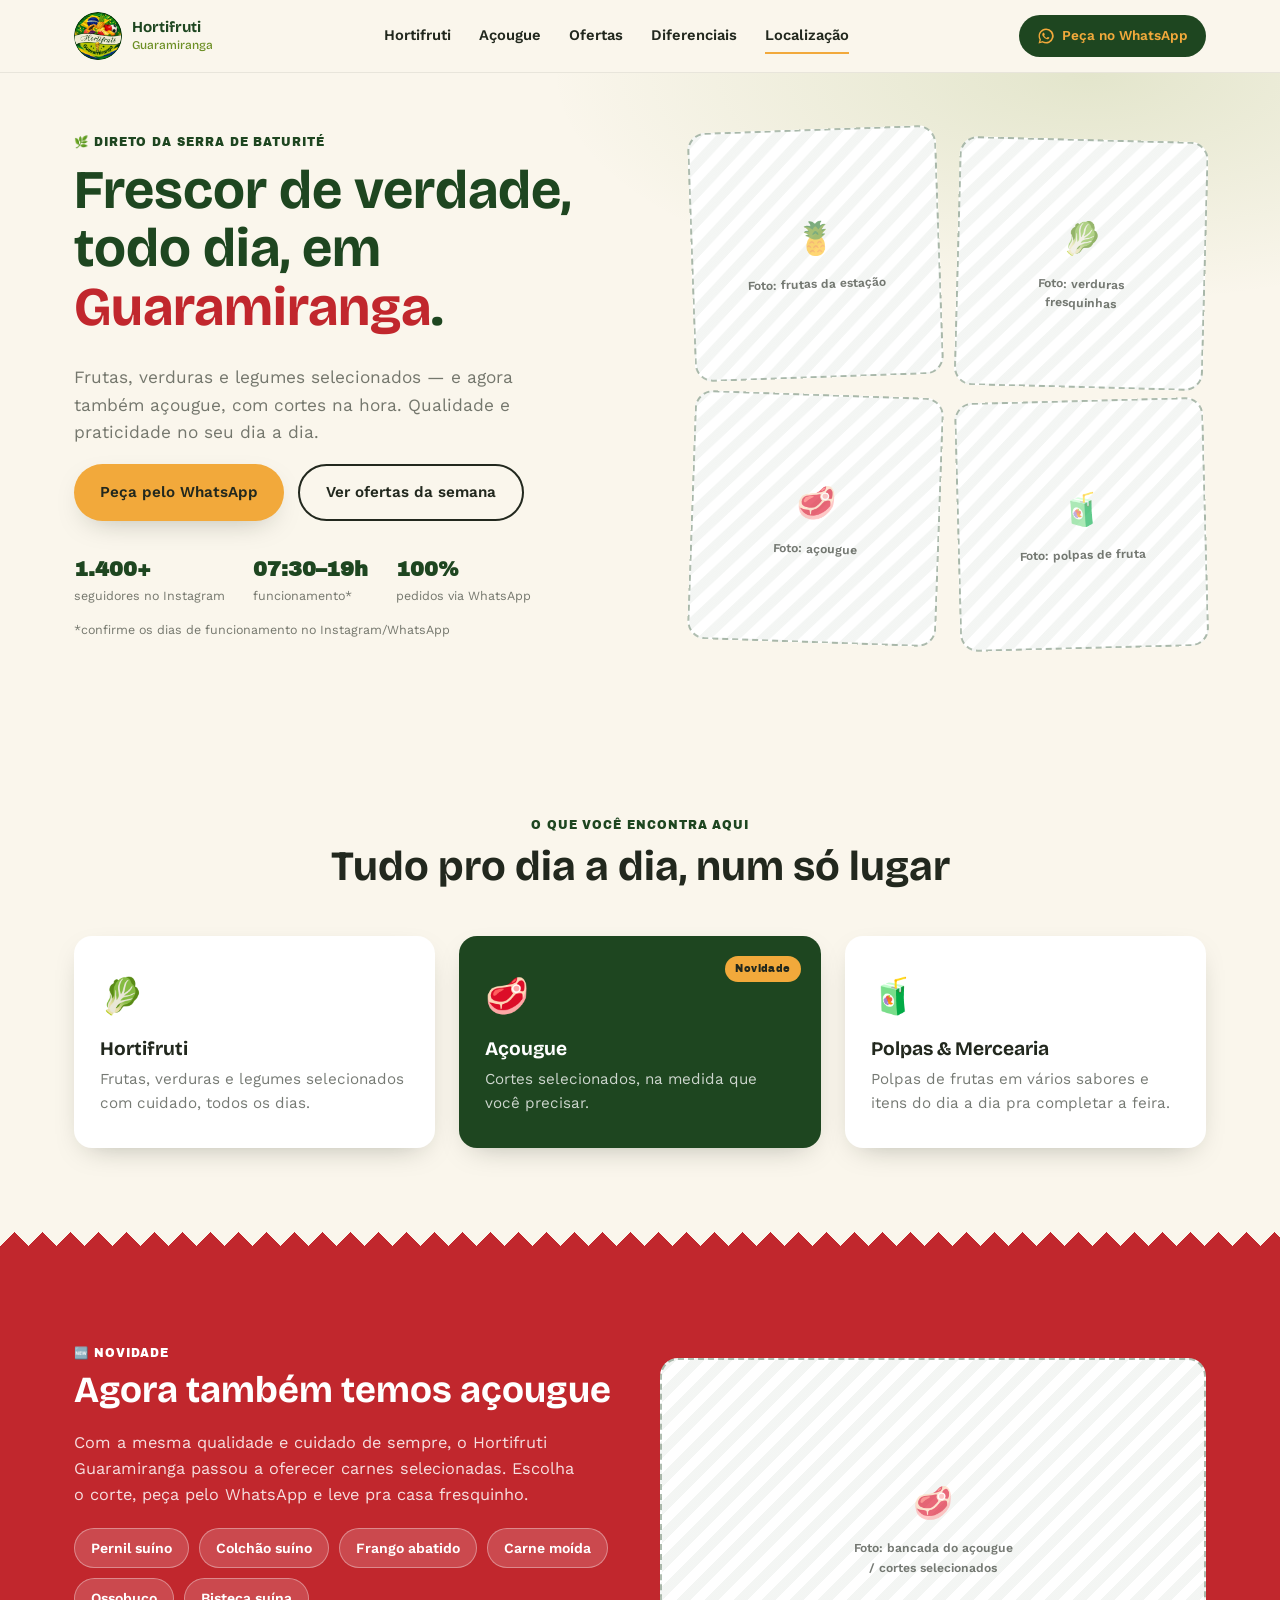
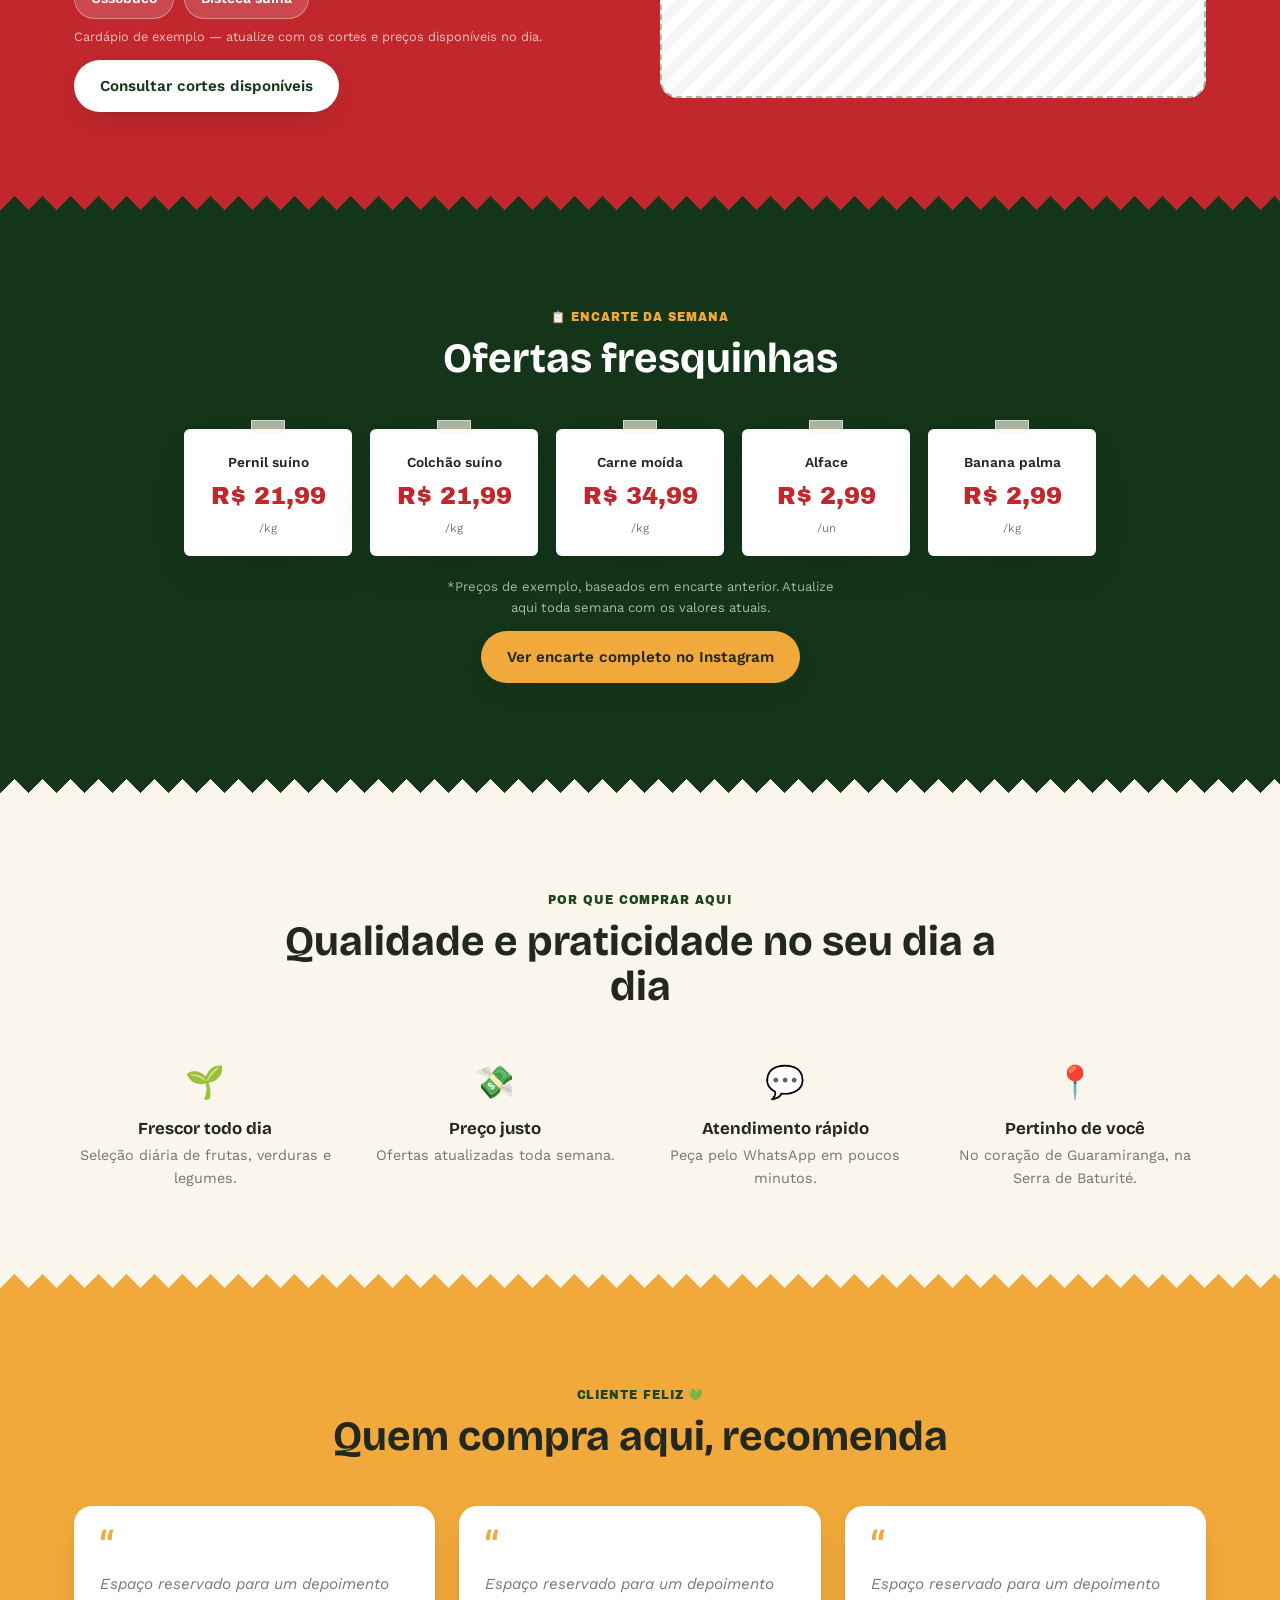
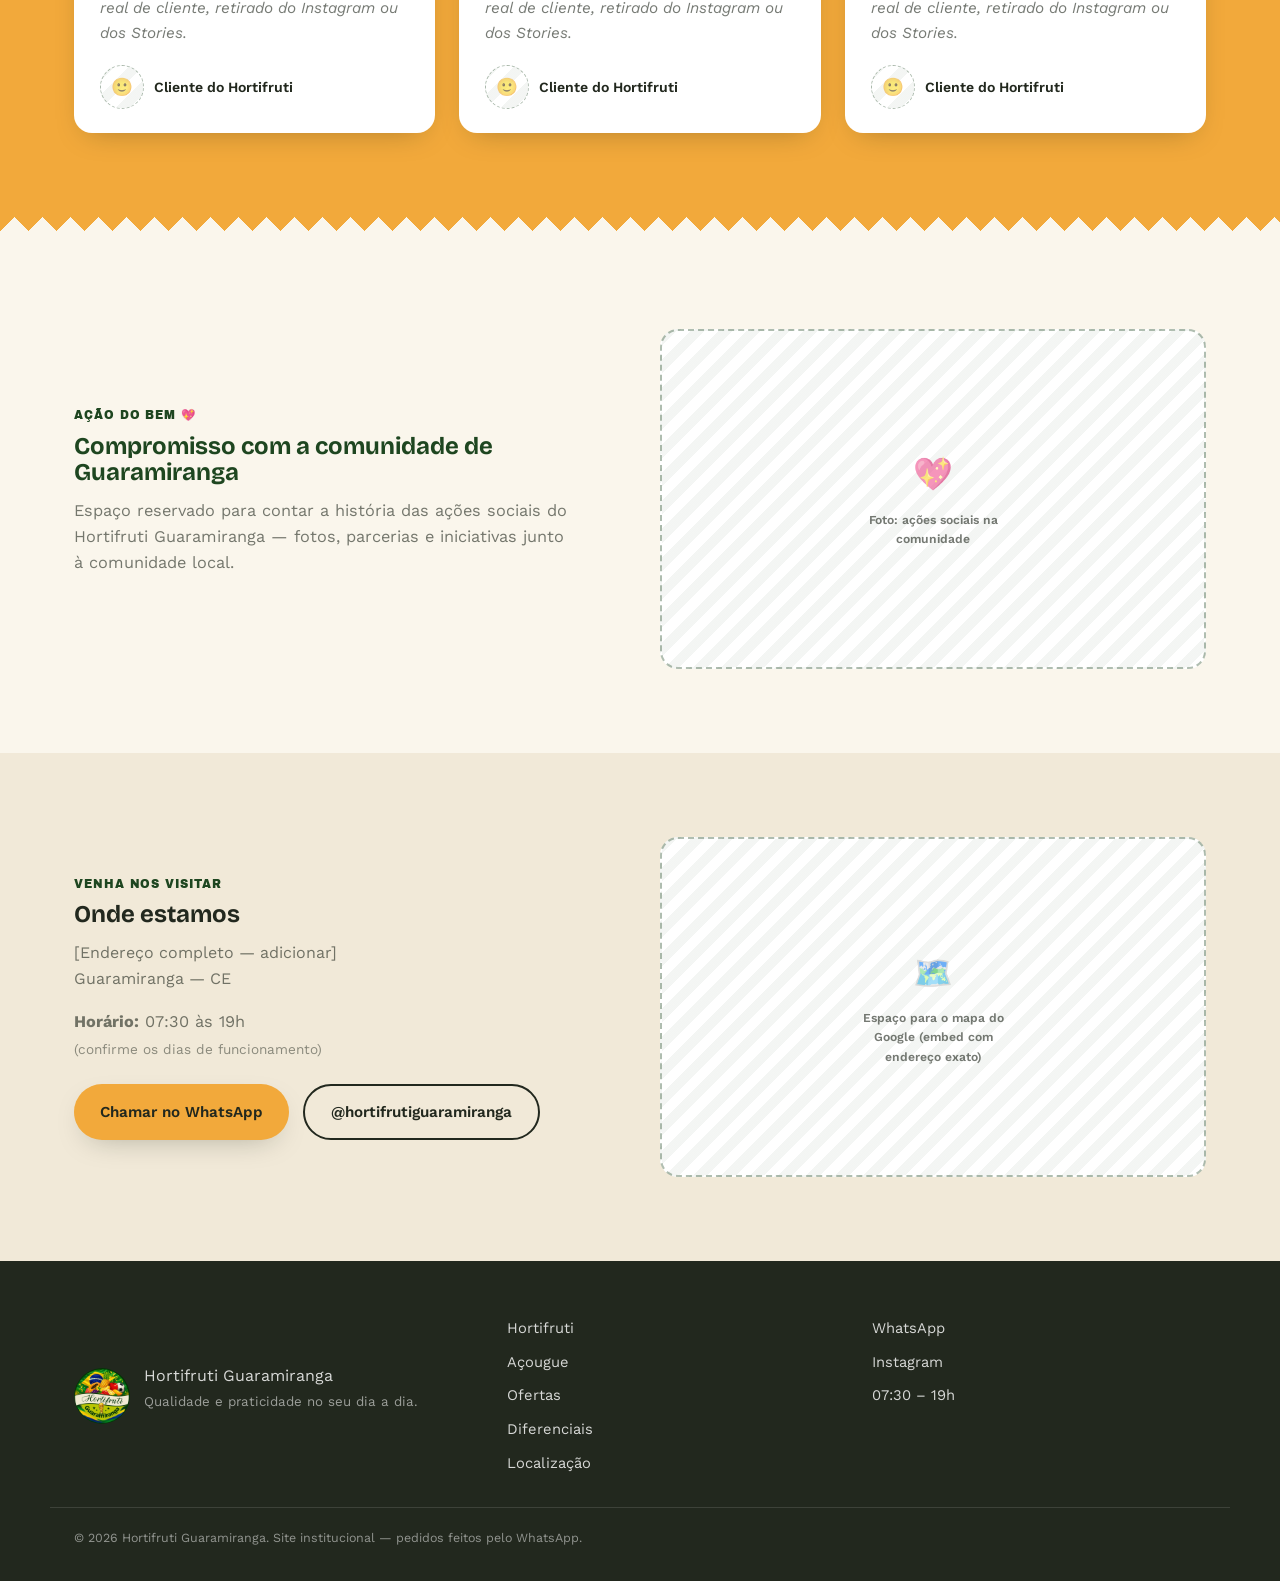
==== index.html @ 38eca43a "Add files via upload" ====
<!DOCTYPE html>
<html lang="pt-BR">
<head>
<meta charset="UTF-8">
<meta name="viewport" content="width=device-width, initial-scale=1.0">
<title>Hortifruti Guaramiranga — Frescor da serra, direto pra sua mesa</title>
<meta name="description" content="Hortifruti Guaramiranga: frutas, verduras, legumes e agora também açougue com cortes selecionados. Qualidade e praticidade no seu dia a dia, pedidos pelo WhatsApp.">
<meta name="theme-color" content="#1E4620">

<!-- Open Graph -->
<meta property="og:type" content="website">
<meta property="og:title" content="Hortifruti Guaramiranga">
<meta property="og:description" content="Frutas, verduras, legumes e açougue com cortes selecionados em Guaramiranga-CE. Peça pelo WhatsApp.">
<meta property="og:image" content="assets/img/logo-320.png">
<meta property="og:locale" content="pt_BR">

<link rel="icon" type="image/png" href="assets/img/logo-64.png">
<link rel="apple-touch-icon" href="assets/img/logo-160.png">

<!-- Fontes -->
<link rel="preconnect" href="https://fonts.googleapis.com">
<link rel="preconnect" href="https://fonts.gstatic.com" crossorigin>
<link href="https://fonts.googleapis.com/css2?family=Archivo+Black&family=Bricolage+Grotesque:opsz,wght@12..96,400..800&family=Work+Sans:ital,wght@0,400;0,500;0,600;0,700;1,500&display=swap" rel="stylesheet">

<link rel="stylesheet" href="assets/css/style.css">

<!-- Dados estruturados (SEO local) — CONFIRME endereço exato, telefone e dias de funcionamento antes de publicar -->
<script type="application/ld+json">
{
  "@context": "https://schema.org",
  "@type": "GroceryStore",
  "name": "Hortifruti Guaramiranga",
  "image": "assets/img/logo-320.png",
  "address": {
    "@type": "PostalAddress",
    "addressLocality": "Guaramiranga",
    "addressRegion": "CE",
    "addressCountry": "BR"
  },
  "openingHoursSpecification": {
    "@type": "OpeningHoursSpecification",
    "opens": "07:30",
    "closes": "19:00"
  },
  "sameAs": ["https://www.instagram.com/hortifrutiguaramiranga"]
}
</script>
</head>
<body>

<a class="skip-link" href="#conteudo">Pular para o conteúdo</a>

<!-- ================= HEADER ================= -->
<header class="header" id="topo">
  <div class="wrap header__row">
    <a href="#topo" class="brand">
      <img src="assets/img/logo-160.png" alt="Hortifruti Guaramiranga" class="brand__logo" width="48" height="48">
      <span class="brand__name">Hortifruti<br><small>Guaramiranga</small></span>
    </a>

    <nav class="nav" id="nav" aria-label="Navegação principal">
      <a href="#categorias">Hortifruti</a>
      <a href="#acougue">Açougue</a>
      <a href="#ofertas">Ofertas</a>
      <a href="#diferenciais">Diferenciais</a>
      <a href="#localizacao">Localização</a>
    </nav>

    <div class="header__actions">
      <a class="btn btn--wa btn--sm" href="https://wa.me/message/4MNKUYFCIBTYP1" target="_blank" rel="noopener noreferrer">
        <svg class="ico" viewBox="0 0 24 24" aria-hidden="true"><path d="M12 2a10 10 0 0 0-8.6 15L2 22l5.2-1.4A10 10 0 1 0 12 2Zm0 18a8 8 0 0 1-4.1-1.1l-.3-.2-3.1.8.8-3-.2-.3A8 8 0 1 1 12 20Zm4.4-5.9c-.2-.1-1.4-.7-1.7-.8-.2-.1-.4-.1-.6.1-.2.2-.7.8-.8 1-.1.1-.3.2-.5.1-.2-.1-1-.4-1.9-1.2-.7-.6-1.2-1.4-1.3-1.6-.1-.2 0-.4.1-.5l.4-.4.2-.4c.1-.1.1-.3 0-.4-.1-.1-.6-1.4-.8-1.9-.2-.5-.4-.4-.6-.4h-.5c-.2 0-.4.1-.6.3-.2.2-.8.8-.8 1.9s.8 2.2.9 2.4c.1.2 1.6 2.5 4 3.5.6.2 1 .4 1.3.5.6.2 1.1.1 1.5-.1.5-.2 1.4-.6 1.6-1.1.2-.5.2-1 .1-1.1-.1-.1-.2-.2-.4-.3Z"/></svg>
        Peça no WhatsApp
      </a>
      <button class="nav-toggle" id="navToggle" aria-expanded="false" aria-controls="nav" aria-label="Abrir menu">
        <span></span><span></span><span></span>
      </button>
    </div>
  </div>
</header>

<main id="conteudo">

  <!-- ================= HERO ================= -->
  <section class="hero">
    <div class="wrap hero__grid">
      <div class="hero__copy" data-reveal>
        <p class="eyebrow">🌿 Direto da Serra de Baturité</p>
        <h1>Frescor de verdade,<br>todo dia, em <span>Guaramiranga</span>.</h1>
        <p class="hero__lead">Frutas, verduras e legumes selecionados — e agora também açougue, com cortes na hora. Qualidade e praticidade no seu dia a dia.</p>
        <div class="hero__cta">
          <a class="btn btn--primary" href="https://wa.me/message/4MNKUYFCIBTYP1" target="_blank" rel="noopener noreferrer">Peça pelo WhatsApp</a>
          <a class="btn btn--ghost" href="#ofertas">Ver ofertas da semana</a>
        </div>
        <ul class="hero__stats">
          <li><strong data-count="1400">0</strong><span>seguidores no Instagram</span></li>
          <li><strong>07:30–19h</strong><span>funcionamento*</span></li>
          <li><strong>100%</strong><span>pedidos via WhatsApp</span></li>
        </ul>
        <p class="hero__note">*confirme os dias de funcionamento no Instagram/WhatsApp</p>
      </div>

      <div class="hero__crate" data-reveal>
        <div class="crate-tile crate-tile--a ph">
          <span class="ph__icon">🍍</span>
          <span class="ph__label">Foto: frutas da estação</span>
        </div>
        <div class="crate-tile crate-tile--b ph">
          <span class="ph__icon">🥬</span>
          <span class="ph__label">Foto: verduras fresquinhas</span>
        </div>
        <div class="crate-tile crate-tile--c ph">
          <span class="ph__icon">🥩</span>
          <span class="ph__label">Foto: açougue</span>
        </div>
        <div class="crate-tile crate-tile--d ph">
          <span class="ph__icon">🧃</span>
          <span class="ph__label">Foto: polpas de fruta</span>
        </div>
      </div>
    </div>
  </section>

  <!-- ================= CATEGORIAS ================= -->
  <section class="section" id="categorias">
    <div class="wrap">
      <p class="eyebrow eyebrow--center" data-reveal>O que você encontra aqui</p>
      <h2 class="section__title" data-reveal>Tudo pro dia a dia, num só lugar</h2>

      <div class="cards3">
        <article class="cat-card" data-reveal>
          <span class="cat-card__icon">🥬</span>
          <h3>Hortifruti</h3>
          <p>Frutas, verduras e legumes selecionados com cuidado, todos os dias.</p>
        </article>

        <article class="cat-card cat-card--highlight" data-reveal>
          <span class="cat-card__badge">Novidade</span>
          <span class="cat-card__icon">🥩</span>
          <h3>Açougue</h3>
          <p>Cortes selecionados, na medida que você precisar.</p>
        </article>

        <article class="cat-card" data-reveal>
          <span class="cat-card__icon">🧃</span>
          <h3>Polpas &amp; Mercearia</h3>
          <p>Polpas de frutas em vários sabores e itens do dia a dia pra completar a feira.</p>
        </article>
      </div>
    </div>
  </section>

  <div class="torn" style="--torn-a:var(--creme); --torn-b:var(--pitaya);" aria-hidden="true"></div>

  <!-- ================= AÇOUGUE ================= -->
  <section class="band band--acougue" id="acougue">
    <div class="wrap band__grid">
      <div data-reveal>
        <p class="eyebrow eyebrow--light">🆕 Novidade</p>
        <h2>Agora também temos açougue</h2>
        <p class="band__lead">Com a mesma qualidade e cuidado de sempre, o Hortifruti Guaramiranga passou a oferecer carnes selecionadas. Escolha o corte, peça pelo WhatsApp e leve pra casa fresquinho.</p>

        <ul class="chips" aria-label="Exemplos de cortes disponíveis">
          <li>Pernil suíno</li>
          <li>Colchão suíno</li>
          <li>Frango abatido</li>
          <li>Carne moída</li>
          <li>Ossobuco</li>
          <li>Bisteca suína</li>
        </ul>
        <p class="band__note">Cardápio de exemplo — atualize com os cortes e preços disponíveis no dia.</p>

        <a class="btn btn--light" href="https://wa.me/message/4MNKUYFCIBTYP1" target="_blank" rel="noopener noreferrer">Consultar cortes disponíveis</a>
      </div>

      <div class="ph ph--tall" data-reveal>
        <span class="ph__icon">🥩</span>
        <span class="ph__label">Foto: bancada do açougue / cortes selecionados</span>
      </div>
    </div>
  </section>

  <div class="torn" style="--torn-a:var(--pitaya); --torn-b:var(--mata-2);" aria-hidden="true"></div>

  <!-- ================= OFERTAS ================= -->
  <section class="section section--board" id="ofertas">
    <div class="wrap">
      <p class="eyebrow eyebrow--center eyebrow--light" data-reveal>📋 Encarte da semana</p>
      <h2 class="section__title section__title--light" data-reveal>Ofertas fresquinhas</h2>

      <div class="tags-board">
        <div class="price-tag price-tag--r1" data-reveal>
          <span class="price-tag__name">Pernil suíno</span>
          <span class="price-tag__price">R$ 21,99</span>
          <span class="price-tag__unit">/kg</span>
        </div>
        <div class="price-tag price-tag--r2" data-reveal>
          <span class="price-tag__name">Colchão suíno</span>
          <span class="price-tag__price">R$ 21,99</span>
          <span class="price-tag__unit">/kg</span>
        </div>
        <div class="price-tag price-tag--r3" data-reveal>
          <span class="price-tag__name">Carne moída</span>
          <span class="price-tag__price">R$ 34,99</span>
          <span class="price-tag__unit">/kg</span>
        </div>
        <div class="price-tag price-tag--r1" data-reveal>
          <span class="price-tag__name">Alface</span>
          <span class="price-tag__price">R$ 2,99</span>
          <span class="price-tag__unit">/un</span>
        </div>
        <div class="price-tag price-tag--r2" data-reveal>
          <span class="price-tag__name">Banana palma</span>
          <span class="price-tag__price">R$ 2,99</span>
          <span class="price-tag__unit">/kg</span>
        </div>
      </div>

      <p class="board__note" data-reveal>*Preços de exemplo, baseados em encarte anterior. Atualize aqui toda semana com os valores atuais.</p>
      <div class="center" data-reveal>
        <a class="btn btn--primary" href="https://www.instagram.com/hortifrutiguaramiranga" target="_blank" rel="noopener noreferrer">Ver encarte completo no Instagram</a>
      </div>
    </div>
  </section>

  <div class="torn" style="--torn-a:var(--mata-2); --torn-b:var(--creme);" aria-hidden="true"></div>

  <!-- ================= DIFERENCIAIS ================= -->
  <section class="section" id="diferenciais">
    <div class="wrap">
      <p class="eyebrow eyebrow--center" data-reveal>Por que comprar aqui</p>
      <h2 class="section__title" data-reveal>Qualidade e praticidade no seu dia a dia</h2>

      <div class="cards4">
        <div class="feat" data-reveal>
          <span class="feat__icon">🌱</span>
          <h3>Frescor todo dia</h3>
          <p>Seleção diária de frutas, verduras e legumes.</p>
        </div>
        <div class="feat" data-reveal>
          <span class="feat__icon">💸</span>
          <h3>Preço justo</h3>
          <p>Ofertas atualizadas toda semana.</p>
        </div>
        <div class="feat" data-reveal>
          <span class="feat__icon">💬</span>
          <h3>Atendimento rápido</h3>
          <p>Peça pelo WhatsApp em poucos minutos.</p>
        </div>
        <div class="feat" data-reveal>
          <span class="feat__icon">📍</span>
          <h3>Pertinho de você</h3>
          <p>No coração de Guaramiranga, na Serra de Baturité.</p>
        </div>
      </div>
    </div>
  </section>

  <div class="torn" style="--torn-a:var(--creme); --torn-b:var(--manga);" aria-hidden="true"></div>

  <!-- ================= DEPOIMENTOS ================= -->
  <section class="section section--depoimentos" id="depoimentos">
    <div class="wrap">
      <p class="eyebrow eyebrow--center" data-reveal>Cliente feliz 💚</p>
      <h2 class="section__title" data-reveal>Quem compra aqui, recomenda</h2>

      <div class="cards3">
        <figure class="testi" data-reveal>
          <span class="testi__quote" aria-hidden="true">“</span>
          <blockquote>Espaço reservado para um depoimento real de cliente, retirado do Instagram ou dos Stories.</blockquote>
          <figcaption>
            <span class="testi__avatar ph ph--round" aria-hidden="true"><span class="ph__icon">🙂</span></span>
            <span>Cliente do Hortifruti</span>
          </figcaption>
        </figure>
        <figure class="testi" data-reveal>
          <span class="testi__quote" aria-hidden="true">“</span>
          <blockquote>Espaço reservado para um depoimento real de cliente, retirado do Instagram ou dos Stories.</blockquote>
          <figcaption>
            <span class="testi__avatar ph ph--round" aria-hidden="true"><span class="ph__icon">🙂</span></span>
            <span>Cliente do Hortifruti</span>
          </figcaption>
        </figure>
        <figure class="testi" data-reveal>
          <span class="testi__quote" aria-hidden="true">“</span>
          <blockquote>Espaço reservado para um depoimento real de cliente, retirado do Instagram ou dos Stories.</blockquote>
          <figcaption>
            <span class="testi__avatar ph ph--round" aria-hidden="true"><span class="ph__icon">🙂</span></span>
            <span>Cliente do Hortifruti</span>
          </figcaption>
        </figure>
      </div>
    </div>
  </section>

  <div class="torn" style="--torn-a:var(--manga); --torn-b:var(--creme);" aria-hidden="true"></div>

  <!-- ================= AÇÃO DO BEM ================= -->
  <section class="section" id="acao-do-bem">
    <div class="wrap band__grid band__grid--reverse">
      <div class="ph ph--tall" data-reveal>
        <span class="ph__icon">💖</span>
        <span class="ph__label">Foto: ações sociais na comunidade</span>
      </div>
      <div data-reveal>
        <p class="eyebrow">Ação do Bem 💖</p>
        <h2>Compromisso com a comunidade de Guaramiranga</h2>
        <p class="band__lead">Espaço reservado para contar a história das ações sociais do Hortifruti Guaramiranga — fotos, parcerias e iniciativas junto à comunidade local.</p>
      </div>
    </div>
  </section>

  <!-- ================= LOCALIZAÇÃO ================= -->
  <section class="section section--muted" id="localizacao">
    <div class="wrap band__grid">
      <div data-reveal>
        <p class="eyebrow">Venha nos visitar</p>
        <h2>Onde estamos</h2>
        <address class="addr">
          [Endereço completo — adicionar]<br>
          Guaramiranga — CE
        </address>
        <p class="band__lead"><strong>Horário:</strong> 07:30 às 19h<br>
        <small>(confirme os dias de funcionamento)</small></p>

        <div class="loc-actions">
          <a class="btn btn--primary" href="https://wa.me/message/4MNKUYFCIBTYP1" target="_blank" rel="noopener noreferrer">Chamar no WhatsApp</a>
          <a class="btn btn--ghost" href="https://www.instagram.com/hortifrutiguaramiranga" target="_blank" rel="noopener noreferrer">@hortifrutiguaramiranga</a>
        </div>
      </div>

      <div class="ph ph--tall" data-reveal>
        <span class="ph__icon">🗺️</span>
        <span class="ph__label">Espaço para o mapa do Google (embed com endereço exato)</span>
      </div>
    </div>
  </section>

</main>

<!-- ================= FOOTER ================= -->
<footer class="footer">
  <div class="wrap footer__grid">
    <div class="footer__brand">
      <img src="assets/img/logo-160.png" alt="Hortifruti Guaramiranga" width="56" height="56">
      <p>Hortifruti Guaramiranga<br><small>Qualidade e praticidade no seu dia a dia.</small></p>
    </div>

    <nav class="footer__nav" aria-label="Navegação do rodapé">
      <a href="#categorias">Hortifruti</a>
      <a href="#acougue">Açougue</a>
      <a href="#ofertas">Ofertas</a>
      <a href="#diferenciais">Diferenciais</a>
      <a href="#localizacao">Localização</a>
    </nav>

    <div class="footer__contact">
      <a href="https://wa.me/message/4MNKUYFCIBTYP1" target="_blank" rel="noopener noreferrer">WhatsApp</a>
      <a href="https://www.instagram.com/hortifrutiguaramiranga" target="_blank" rel="noopener noreferrer">Instagram</a>
      <span>07:30 – 19h</span>
    </div>
  </div>
  <div class="wrap footer__bottom">
    <p>© 2026 Hortifruti Guaramiranga. Site institucional — pedidos feitos pelo WhatsApp.</p>
  </div>
</footer>

<script src="assets/js/script.js" defer></script>
</body>
</html>
---- assets/css/style.css ----
/* =========================================================
   HORTIFRUTI GUARAMIRANGA — design tokens
   ========================================================= */
:root{
  /* cor */
  --mata:      #1E4620;   /* verde-mata — primária */
  --mata-2:    #14351A;   /* verde-mata escuro (bandas de contraste) */
  --folha:     #6B8E23;   /* verde-folha — secundária / frescor */
  --manga:     #F2A93B;   /* laranja-manga — CTA / destaque */
  --manga-2:   #D98A1F;   /* laranja-manga escuro (hover) */
  --pitaya:    #C1272D;   /* vermelho-morango — açougue / urgência */
  --creme:     #FAF6EC;   /* creme-feira — fundo */
  --creme-2:   #F1E9D8;   /* creme mais escuro (fundos alternados) */
  --carvao:    #22281E;   /* texto principal */
  --carvao-60: rgba(34,40,30,.62);
  --papel:     #FFFFFF;

  /* tipografia */
  --f-display: "Bricolage Grotesque", system-ui, sans-serif;
  --f-mono:    "Archivo Black", system-ui, sans-serif;
  --f-body:    "Work Sans", system-ui, sans-serif;

  --radius: 18px;
  --shadow-1: 0 10px 30px -14px rgba(20,30,15,.35);
  --shadow-2: 0 18px 46px -18px rgba(20,30,15,.45);

  --ease: cubic-bezier(.2,.7,.2,1);
}

/* =========================================================
   RESET
   ========================================================= */
*, *::before, *::after{ box-sizing: border-box; }
html{ scroll-behavior: smooth; scroll-padding-top: var(--header-h, 84px); }
body{
  margin:0;
  background: var(--creme);
  color: var(--carvao);
  font-family: var(--f-body);
  font-size: 16px;
  line-height: 1.6;
  -webkit-font-smoothing: antialiased;
  overflow-x: hidden; /* rede de segurança contra estouro horizontal */
}
img{ max-width:100%; display:block; }
a{ color: inherit; text-decoration: none; }
ul{ list-style:none; margin:0; padding:0; }
h1,h2,h3{ font-family: var(--f-display); line-height: 1.08; margin: 0 0 .5em; font-weight: 700; }
p{ margin: 0 0 1em; }
button{ font: inherit; background:none; border:0; cursor:pointer; }
address{ font-style: normal; }
blockquote{ margin:0; }

.wrap{ max-width: 1180px; margin-inline:auto; padding-inline: 24px; }

:focus-visible{
  outline: 3px solid var(--manga);
  outline-offset: 3px;
  border-radius: 4px;
}

@media (prefers-reduced-motion: reduce){
  *{ animation-duration: .001ms !important; animation-iteration-count: 1 !important; transition-duration: .001ms !important; scroll-behavior: auto !important; }
}

.skip-link{
  position:absolute; left:-999px; top:auto;
  background: var(--mata); color:#fff; padding: 12px 18px; border-radius: 0 0 10px 0;
  z-index: 200;
}
.skip-link:focus{ left:0; top:0; }

/* =========================================================
   TIPOGRAFIA UTIL
   ========================================================= */
.eyebrow{
  font-family: var(--f-mono);
  font-size: .72rem;
  letter-spacing: .08em;
  text-transform: uppercase;
  color: var(--mata);
  margin: 0 0 .8em;
}
.eyebrow--light{ color: var(--manga); }
.band--acougue .eyebrow{ color: #fff; }
.eyebrow--center{ text-align:center; }

.section__title{
  font-size: clamp(1.7rem, 1.2rem + 2vw, 2.6rem);
  text-align:center;
  max-width: 720px;
  margin-inline:auto;
  margin-bottom: 48px;
}
.section__title--light{ color:#fff; }

.center{ text-align:center; }

/* =========================================================
   BOTÕES
   ========================================================= */
.btn{
  display:inline-flex; align-items:center; gap:.5em;
  font-family: var(--f-body); font-weight:600; font-size: .95rem;
  padding: 14px 26px; border-radius: 999px;
  transition: transform .2s var(--ease), box-shadow .2s var(--ease), background .2s var(--ease);
  white-space: nowrap;
}
.btn .ico{ width:18px; height:18px; fill:currentColor; }
.btn--primary{ background: var(--manga); color: var(--carvao); box-shadow: var(--shadow-1); }
.btn--primary:hover{ background: var(--manga-2); transform: translateY(-2px); box-shadow: var(--shadow-2); }
.btn--ghost{ border: 2px solid currentColor; }
.btn--ghost:hover{ background: rgba(0,0,0,.05); }
.btn--light{ background:#fff; color: var(--mata-2); box-shadow: var(--shadow-1); }
.btn--light:hover{ transform: translateY(-2px); box-shadow: var(--shadow-2); }
.btn--sm{ padding: 10px 18px; font-size: .85rem; }
/* botão de WhatsApp do cabeçalho: verde + texto/ícone em laranja-manga (o "amarelo" já usado no site) */
.btn--wa{ background: var(--mata); color: var(--manga); }
.btn--wa:hover{ background: var(--mata-2); transform: translateY(-2px); box-shadow: var(--shadow-2); }

/* =========================================================
   HEADER
   ========================================================= */
.header{
  position: sticky; top:0; z-index: 100;
  background: rgba(250,246,236,.88);
  backdrop-filter: blur(10px);
  border-bottom: 1px solid rgba(34,40,30,.08);
}
.header__row{
  display:flex; align-items:center; justify-content:space-between;
  padding-block: 12px;
  gap: 16px;
}
.brand{ display:flex; align-items:center; gap:10px; flex-shrink:0; }
.brand__logo{ border-radius:50%; }
.brand__name{ font-family: var(--f-display); font-weight:700; font-size: .95rem; line-height:1.15; color: var(--mata); }
.brand__name small{ font-weight:500; font-size:.78em; color: var(--folha); }

.nav{ display:none; gap: 28px; font-weight:600; font-size:.92rem; }
.nav a{ position:relative; padding-block:4px; }
.nav a::after{
  content:""; position:absolute; left:0; right:0; bottom:-2px; height:2px;
  background: var(--manga); transform: scaleX(0); transform-origin:left; transition: transform .25s var(--ease);
}
.nav a:hover::after, .nav a.is-active::after{ transform: scaleX(1); }

.header__actions{ display:flex; align-items:center; gap:14px; }

.nav-toggle{ display:flex; flex-direction:column; gap:5px; padding:6px; }
.nav-toggle span{ width:22px; height:2px; background: var(--carvao); border-radius:2px; transition: transform .25s var(--ease), opacity .25s var(--ease); }
.nav-toggle[aria-expanded="true"] span:nth-child(1){ transform: translateY(7px) rotate(45deg); }
.nav-toggle[aria-expanded="true"] span:nth-child(2){ opacity:0; }
.nav-toggle[aria-expanded="true"] span:nth-child(3){ transform: translateY(-7px) rotate(-45deg); }

@media (min-width: 900px){
  .nav{ display:flex; }
  .nav-toggle{ display:none; }
}
@media (max-width: 899px){
  .nav{
    display:flex;
    position:absolute; top:100%; left:0; right:0;
    background: var(--creme);
    flex-direction:column; gap:0;
    border-bottom: 1px solid rgba(34,40,30,.08);
    max-height:0; overflow:hidden;
    transition: max-height .3s var(--ease);
  }
  .nav.is-open{ max-height: 320px; }
  .nav a{ padding: 14px 24px; border-top: 1px solid rgba(34,40,30,.06); }
}

/* telas bem estreitas: aperta o cabeçalho pra tudo caber numa linha só */
@media (max-width: 420px){
  .header__row{ gap: 8px; }
  .header__actions{ gap: 8px; }
  .brand{ gap: 8px; }
  .brand__logo{ width: 38px; height: 38px; }
  .brand__name{ font-size: .82rem; }
  .btn--sm{ padding: 9px 14px; font-size: .78rem; }
}

/* =========================================================
   HERO
   ========================================================= */
.hero{
  padding-block: 56px 88px;
  background:
    radial-gradient(60% 50% at 85% 0%, rgba(107,142,35,.16), transparent 70%),
    var(--creme);
  position:relative;
}
.hero__grid{
  display:grid; gap: 48px;
  align-items:center;
}
@media (min-width: 960px){
  .hero__grid{ grid-template-columns: 1.05fr .95fr; }
}

.hero h1{
  font-size: clamp(2.1rem, 1.5rem + 3.2vw, 3.4rem);
  color: var(--mata);
}
.hero h1 span{ color: var(--pitaya); }
.hero__lead{ font-size: 1.08rem; max-width: 46ch; color: var(--carvao-60); }
.hero__cta{ display:flex; flex-wrap:wrap; gap: 14px; margin-block: 8px 32px; }

.hero__stats{ display:flex; flex-wrap:wrap; gap: 28px; }
.hero__stats li{ display:flex; flex-direction:column; }
.hero__stats strong{ font-family: var(--f-mono); font-size: 1.3rem; color: var(--mata); }
.hero__stats span{ font-size:.78rem; color: var(--carvao-60); }
.hero__note{ font-size:.78rem; color: var(--carvao-60); margin-top: 14px; margin-bottom:0; }

.hero__crate{
  display:grid; grid-template-columns: 1fr 1fr; gap: 16px;
}
.crate-tile{ aspect-ratio: 1/1; border-radius: var(--radius); }
.crate-tile--a{ transform: rotate(-2deg); }
.crate-tile--b{ transform: rotate(1.5deg) translateY(10px); }
.crate-tile--c{ transform: rotate(2deg); background-color: #f4e3df; border-color: var(--pitaya); }
.crate-tile--c .ph__icon{ filter: none; }
.crate-tile--d{ transform: rotate(-1.5deg) translateY(6px); }

/* =========================================================
   PLACEHOLDERS DE MÍDIA
   ========================================================= */
.ph{
  border: 2px dashed rgba(30,70,32,.35);
  border-radius: var(--radius);
  background: repeating-linear-gradient(135deg, rgba(30,70,32,.05) 0 10px, transparent 10px 20px), var(--papel);
  display:flex; flex-direction:column; align-items:center; justify-content:center; gap:10px;
  text-align:center; padding: 20px;
  color: var(--carvao-60);
}
.ph__icon{ font-size: 2rem; }
.ph__label{ font-size:.76rem; font-weight:600; max-width: 20ch; }
.ph--tall{ min-height: 340px; }
.ph--round{ border-radius:50%; width:44px; height:44px; padding:0; border-width:1px; flex-shrink:0; }
.ph--round .ph__icon{ font-size: 1.1rem; }

/* =========================================================
   BORDA RASGADA — elemento assinatura
   Dente (cor A, seção de cima) sobre base sólida (cor B, seção de baixo).
   Autossuficiente: não depende de margens negativas nem de ordem de pintura.
   ========================================================= */
.torn{
  height: 28px; width:100%;
  background-color: var(--torn-b);
  background-image:
    linear-gradient(135deg, var(--torn-a) 25%, transparent 25%),
    linear-gradient(225deg, var(--torn-a) 25%, transparent 25%);
  background-size: 28px 28px;
  background-position: 0 0;
  background-repeat: repeat-x;
}

/* =========================================================
   SECTIONS GERAIS
   ========================================================= */
.section{ padding-block: 84px; }
.section--muted{ background: var(--creme-2); }
.section--board{ background: var(--mata-2); position:relative; padding-block: 84px 96px; }
.section--depoimentos{ background: var(--manga); }

/* =========================================================
   CATEGORIAS
   ========================================================= */
.cards3{ display:grid; gap: 24px; }
@media (min-width: 760px){ .cards3{ grid-template-columns: repeat(3,1fr); } }

.cat-card{
  background: var(--papel); border-radius: var(--radius);
  padding: 32px 26px; box-shadow: var(--shadow-1);
  position:relative; transition: transform .25s var(--ease), box-shadow .25s var(--ease);
}
.cat-card:hover{ transform: translateY(-6px); box-shadow: var(--shadow-2); }
.cat-card__icon{ font-size: 2.2rem; display:block; margin-bottom: 14px; }
.cat-card__badge{
  position:absolute; top:20px; right:20px;
  background: var(--manga); color: var(--carvao);
  font-family: var(--f-mono); font-size: .62rem; letter-spacing:.04em;
  padding: 5px 10px; border-radius: 999px;
}
.cat-card h3{ font-size: 1.2rem; margin-bottom:.4em; }
.cat-card p{ margin:0; color: var(--carvao-60); font-size: .95rem; }

/* declarado por último para vencer a cascata sobre ".cat-card p" (mesma especificidade) */
.cat-card--highlight{ background: var(--mata); color:#fff; }
.cat-card--highlight p{ color: rgba(255,255,255,.78); }

/* =========================================================
   BAND (açougue / ação do bem)
   ========================================================= */
.band{ padding-block: 84px; }
.band--acougue{ background: var(--pitaya); color:#fff; }
.band--acougue h2{ font-size: clamp(1.7rem,1.3rem + 1.6vw,2.3rem); }
.band__lead{ color: rgba(255,255,255,.85); max-width: 50ch; font-size: 1.02rem; }
.band__note{ font-size: .8rem; color: rgba(255,255,255,.7); }

.band__grid{ display:grid; gap: 40px; align-items:center; }
@media (min-width: 900px){ .band__grid{ grid-template-columns: 1fr 1fr; } }
.band__grid--reverse{ direction: rtl; }
.band__grid--reverse > *{ direction: ltr; }

.chips{ display:flex; flex-wrap:wrap; gap: 10px; margin: 20px 0 8px; }
.chips li{
  background: rgba(255,255,255,.16); border: 1px solid rgba(255,255,255,.35);
  padding: 8px 16px; border-radius: 999px; font-size: .88rem; font-weight:600;
}

#acao-do-bem .eyebrow, #acao-do-bem h2{ color: var(--mata); }
#acao-do-bem .band__lead{ color: var(--carvao-60); }

#localizacao .band__lead{ color: var(--carvao-60); }
#localizacao .band__lead small{ color: var(--carvao-60); opacity:.8; }

/* =========================================================
   OFERTAS — quadro de preços
   ========================================================= */
.tags-board{
  display:flex; flex-wrap:wrap; justify-content:center; gap: 22px 18px;
  margin: 40px 0 20px;
}
.price-tag{
  background:#fff; color: var(--carvao);
  width: 168px; padding: 22px 16px 18px;
  border-radius: 6px;
  box-shadow: var(--shadow-2);
  display:flex; flex-direction:column; align-items:center; text-align:center; gap: 4px;
  position:relative;
}
.price-tag::before{
  content:""; position:absolute; top:-9px; left:50%; translate:-50% 0;
  width: 34px; height:14px;
  background: rgba(250,246,236,.65);
  border: 1px solid rgba(255,255,255,.5);
}
.price-tag--r1{ transform: rotate(-3deg); }
.price-tag--r2{ transform: rotate(2deg); }
.price-tag--r3{ transform: rotate(-1.5deg); }
.price-tag__name{ font-weight:600; font-size:.86rem; }
.price-tag__price{ font-family: var(--f-mono); font-size: 1.5rem; color: var(--pitaya); }
.price-tag__unit{ font-size:.72rem; color: var(--carvao-60); }

.board__note{ text-align:center; color: rgba(255,255,255,.65); font-size:.82rem; max-width: 52ch; margin-inline:auto; }

/* =========================================================
   DIFERENCIAIS
   ========================================================= */
.cards4{ display:grid; gap: 28px; text-align:center; }
@media (min-width: 640px){ .cards4{ grid-template-columns: repeat(2,1fr); } }
@media (min-width: 1000px){ .cards4{ grid-template-columns: repeat(4,1fr); } }
.feat__icon{ font-size: 2rem; display:block; margin-bottom: 12px; }
.feat h3{ font-size: 1.05rem; margin-bottom:.35em; }
.feat p{ color: var(--carvao-60); font-size: .9rem; margin:0; }

/* =========================================================
   DEPOIMENTOS
   ========================================================= */
.testi{
  background:#fff; border-radius: var(--radius); padding: 32px 26px 24px;
  box-shadow: var(--shadow-1); margin:0; position:relative;
}
.testi__quote{ font-family: var(--f-display); font-size: 3rem; color: var(--manga); line-height:.4; display:block; margin-bottom: 14px; }
.testi blockquote{ font-size: .96rem; color: var(--carvao-60); font-style: italic; margin-bottom: 20px; }
.testi figcaption{ display:flex; align-items:center; gap: 10px; font-weight:600; font-size:.88rem; }

/* =========================================================
   LOCALIZAÇÃO
   ========================================================= */
.addr{ font-size: 1rem; margin-bottom: 18px; color: var(--carvao-60); }
.loc-actions{ display:flex; flex-wrap:wrap; gap: 14px; margin-top: 22px; }

/* =========================================================
   FOOTER
   ========================================================= */
.footer{ background: var(--carvao); color: rgba(255,255,255,.82); padding-top: 56px; }
.footer__grid{
  display:grid; gap: 32px; padding-bottom: 32px;
  border-bottom: 1px solid rgba(255,255,255,.12);
}
@media (min-width: 760px){ .footer__grid{ grid-template-columns: 1.2fr 1fr 1fr; } }
.footer__brand{ display:flex; align-items:center; gap: 14px; }
.footer__brand img{ border-radius:50%; }
.footer__brand small{ color: rgba(255,255,255,.55); }
.footer__nav{ display:flex; flex-direction:column; gap: 10px; font-size:.92rem; }
.footer__contact{ display:flex; flex-direction:column; gap: 10px; font-size:.92rem; }
.footer__bottom{ padding-block: 20px; font-size:.78rem; color: rgba(255,255,255,.5); }

/* =========================================================
   REVEAL ON SCROLL
   ========================================================= */
[data-reveal]{ opacity:0; transform: translateY(18px); transition: opacity .6s var(--ease), transform .6s var(--ease); }
[data-reveal].is-visible{ opacity:1; transform:none; }
@media (prefers-reduced-motion: reduce){
  [data-reveal]{ opacity:1; transform:none; }
}
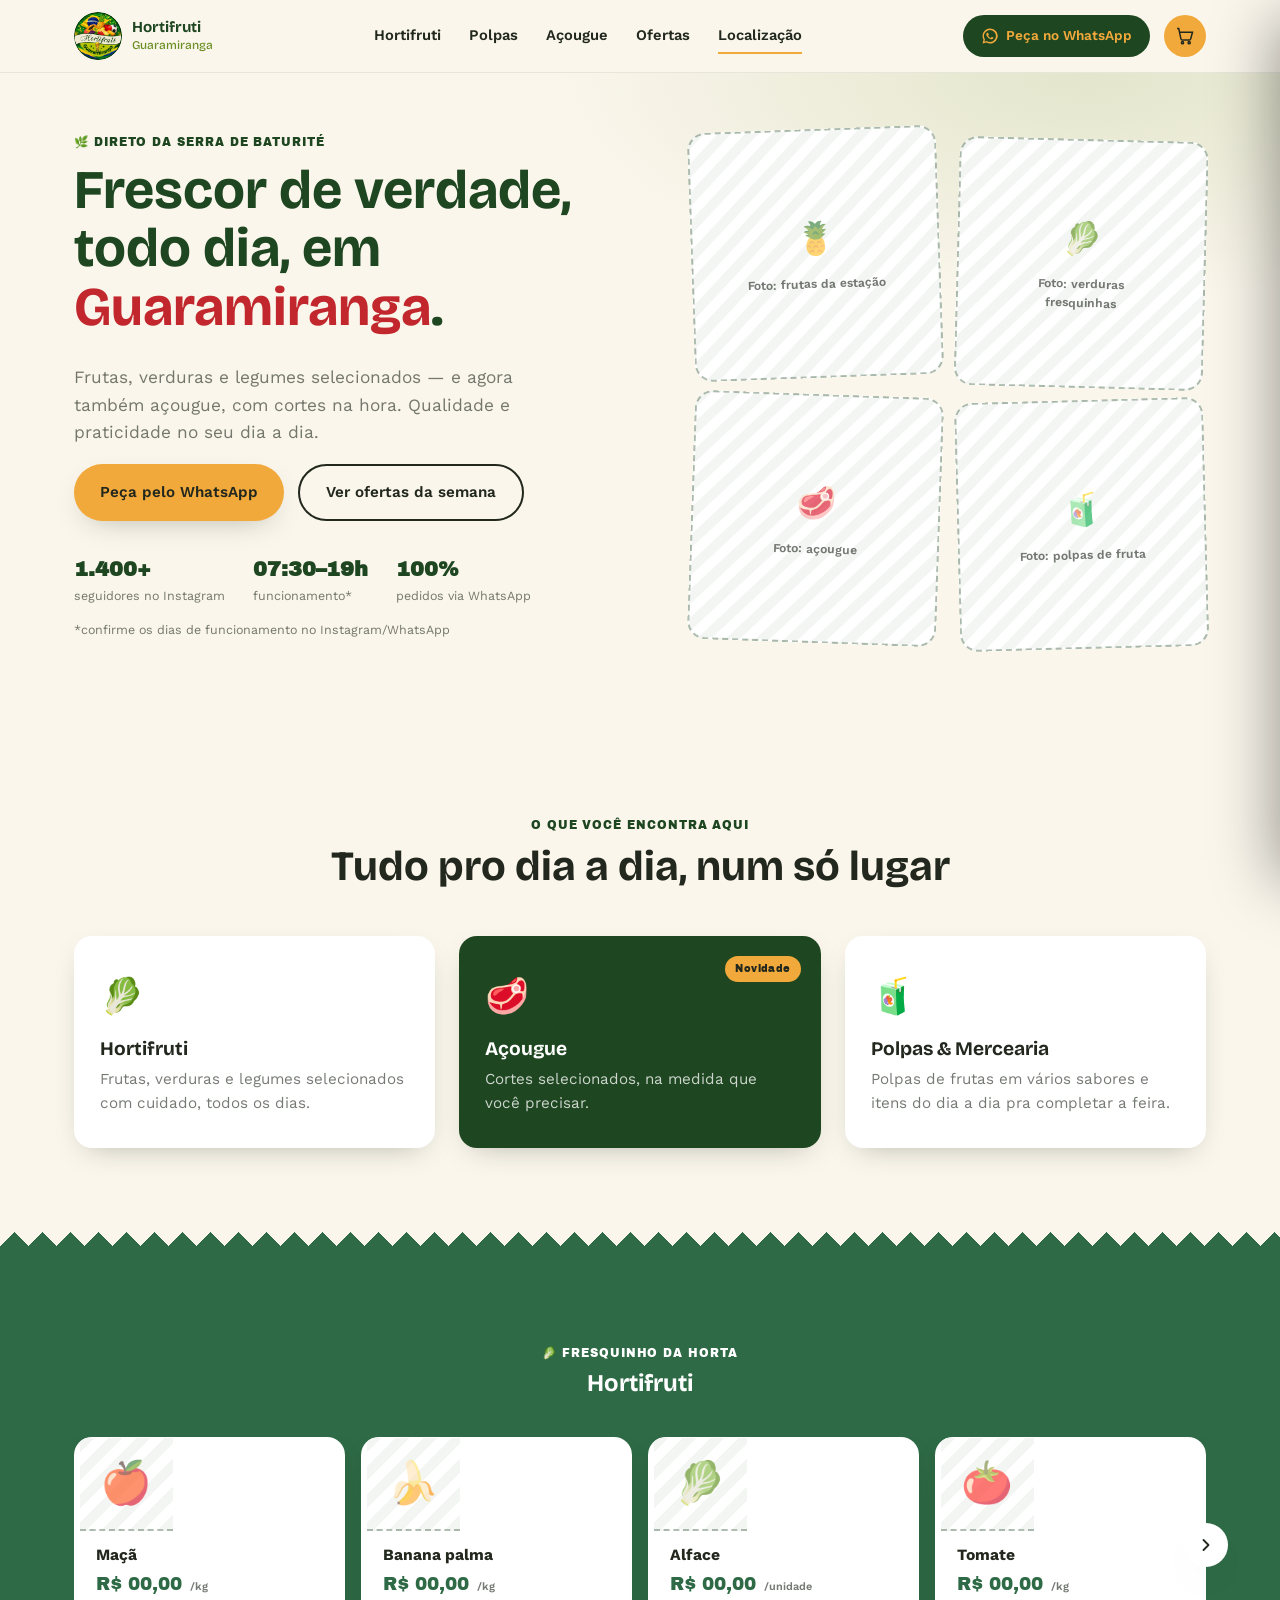
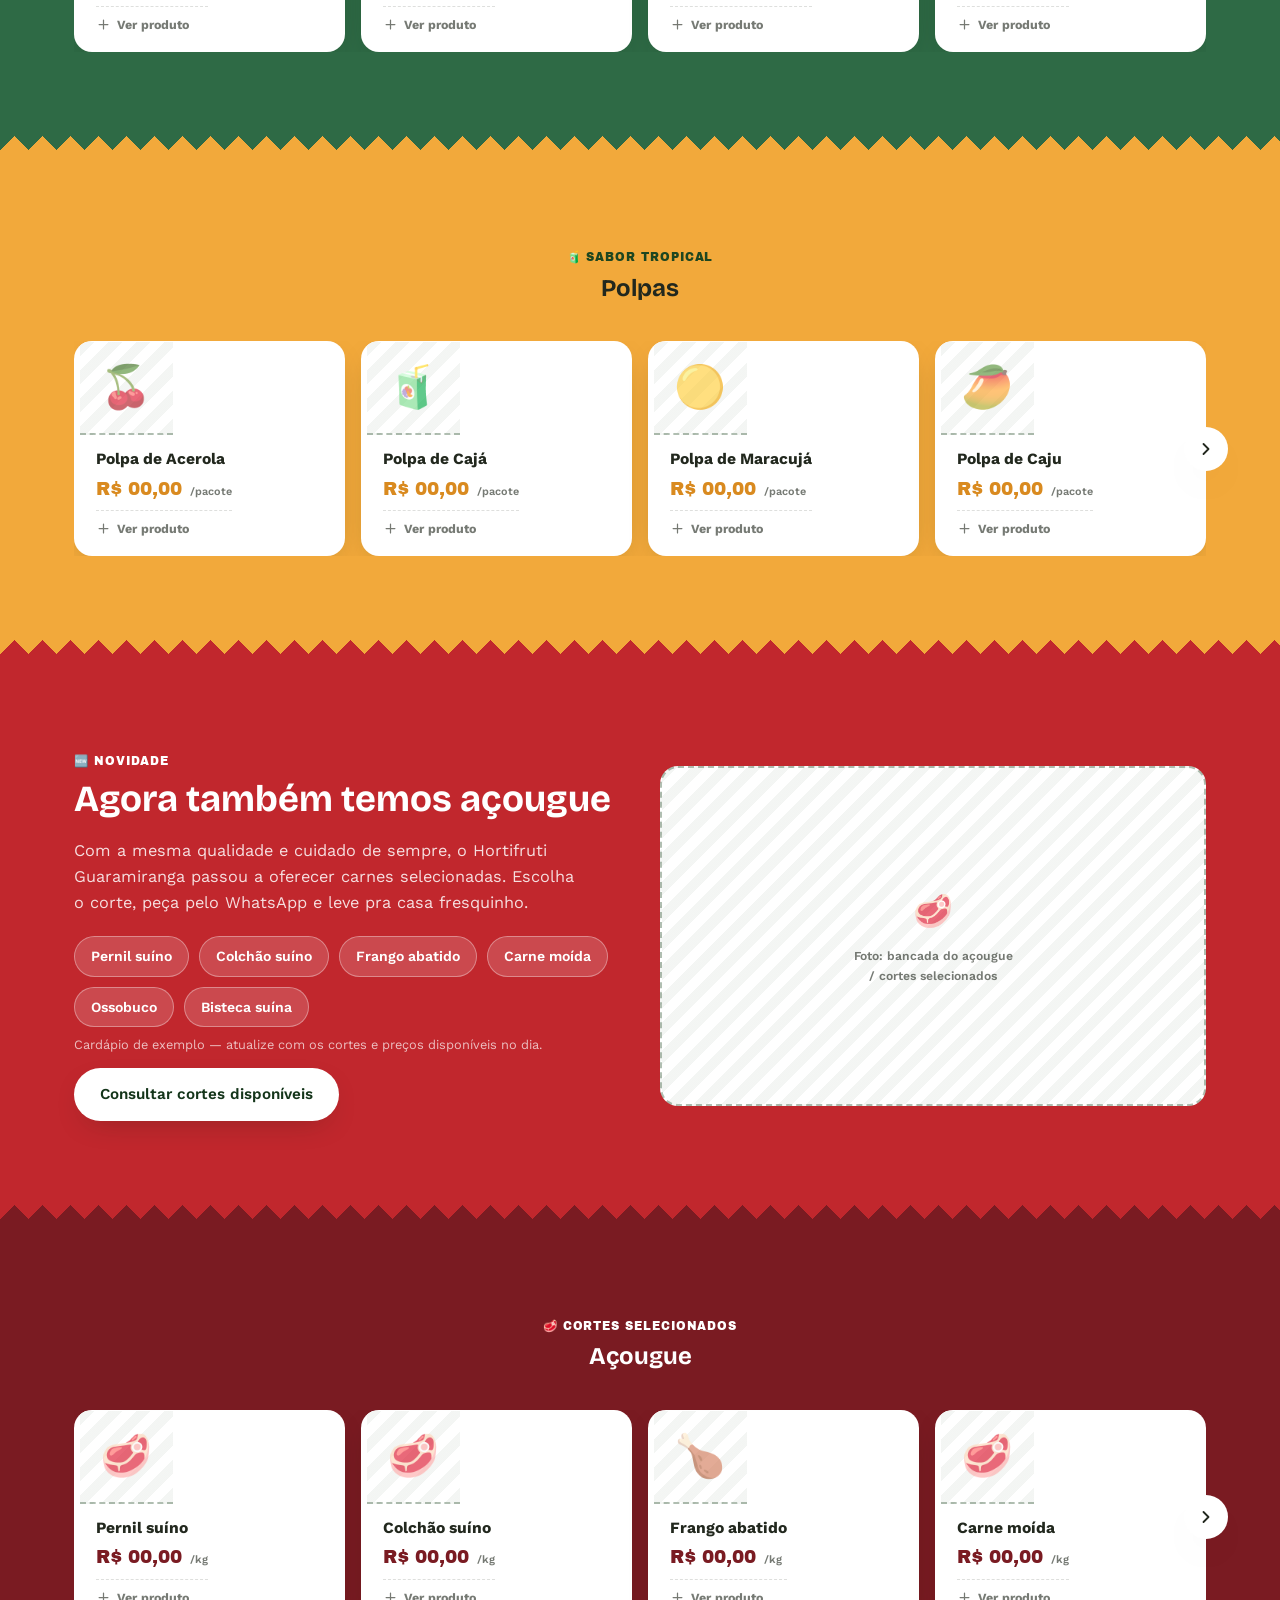
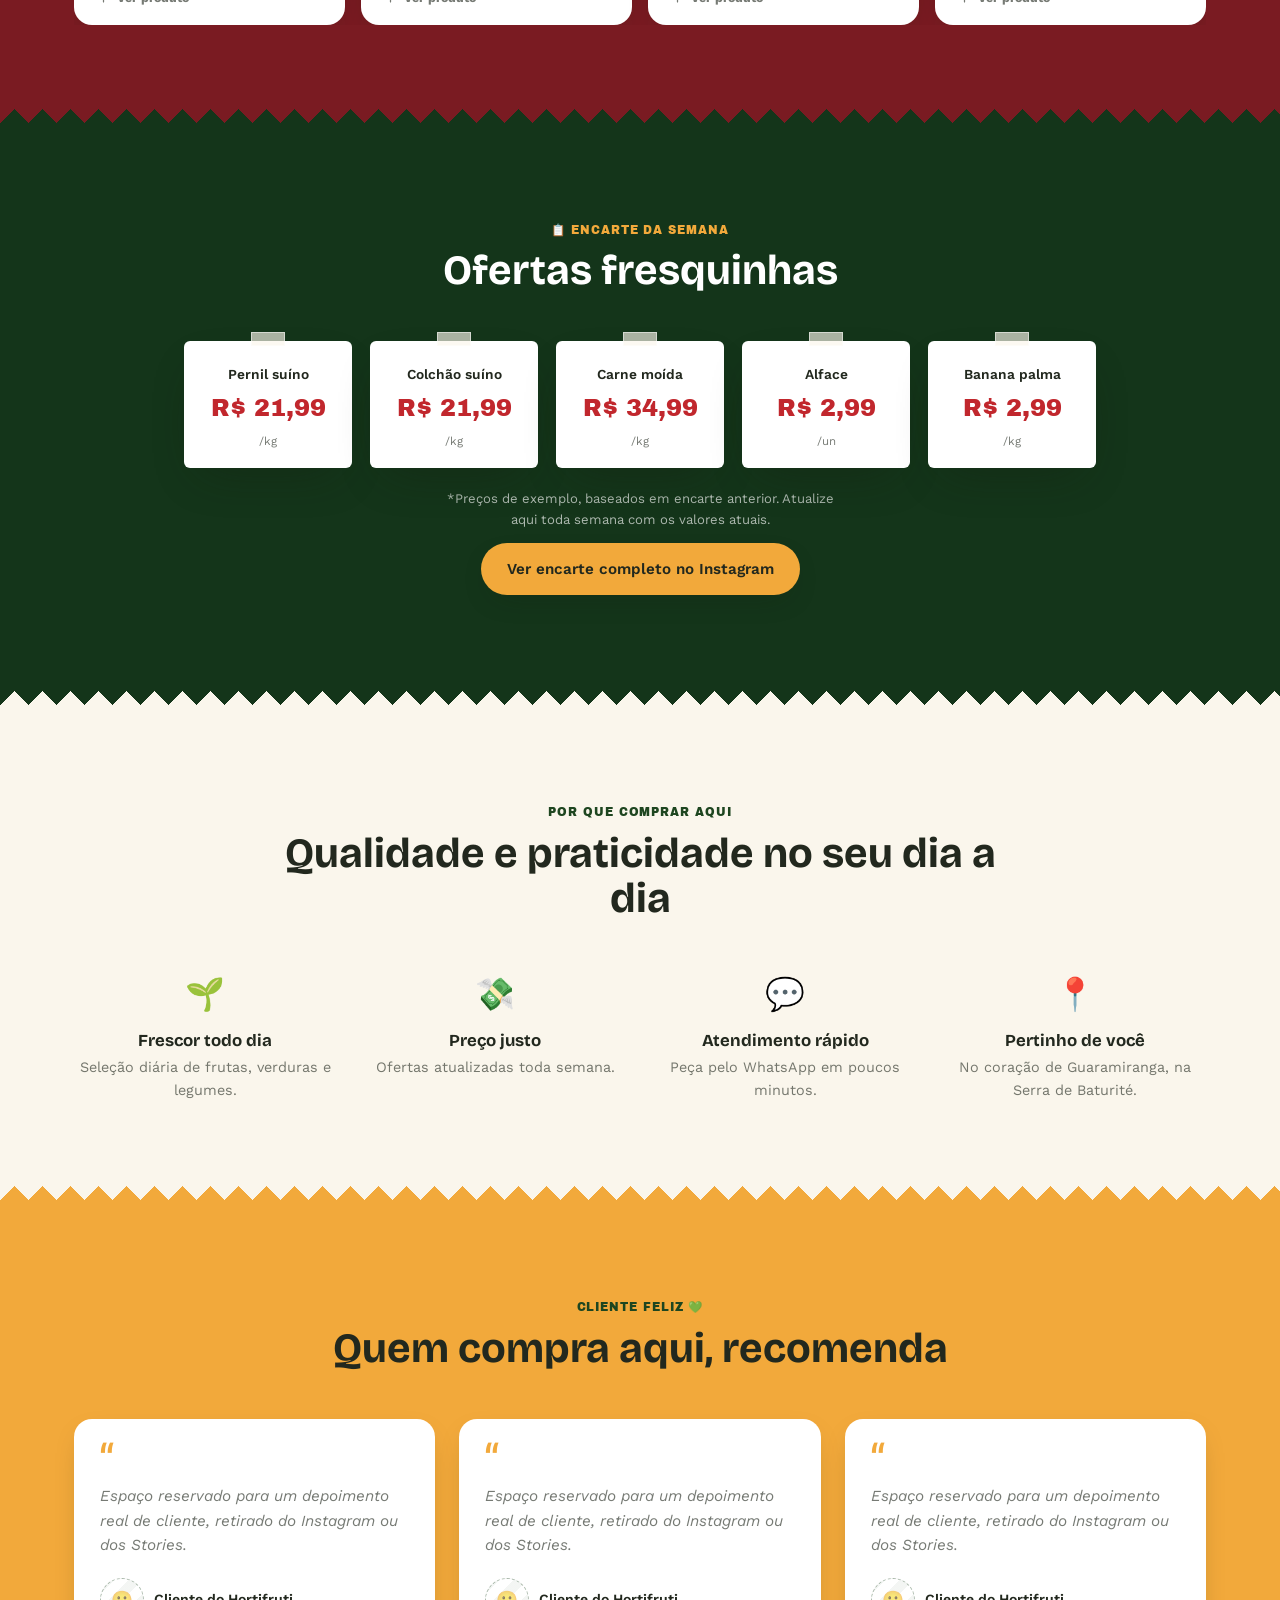
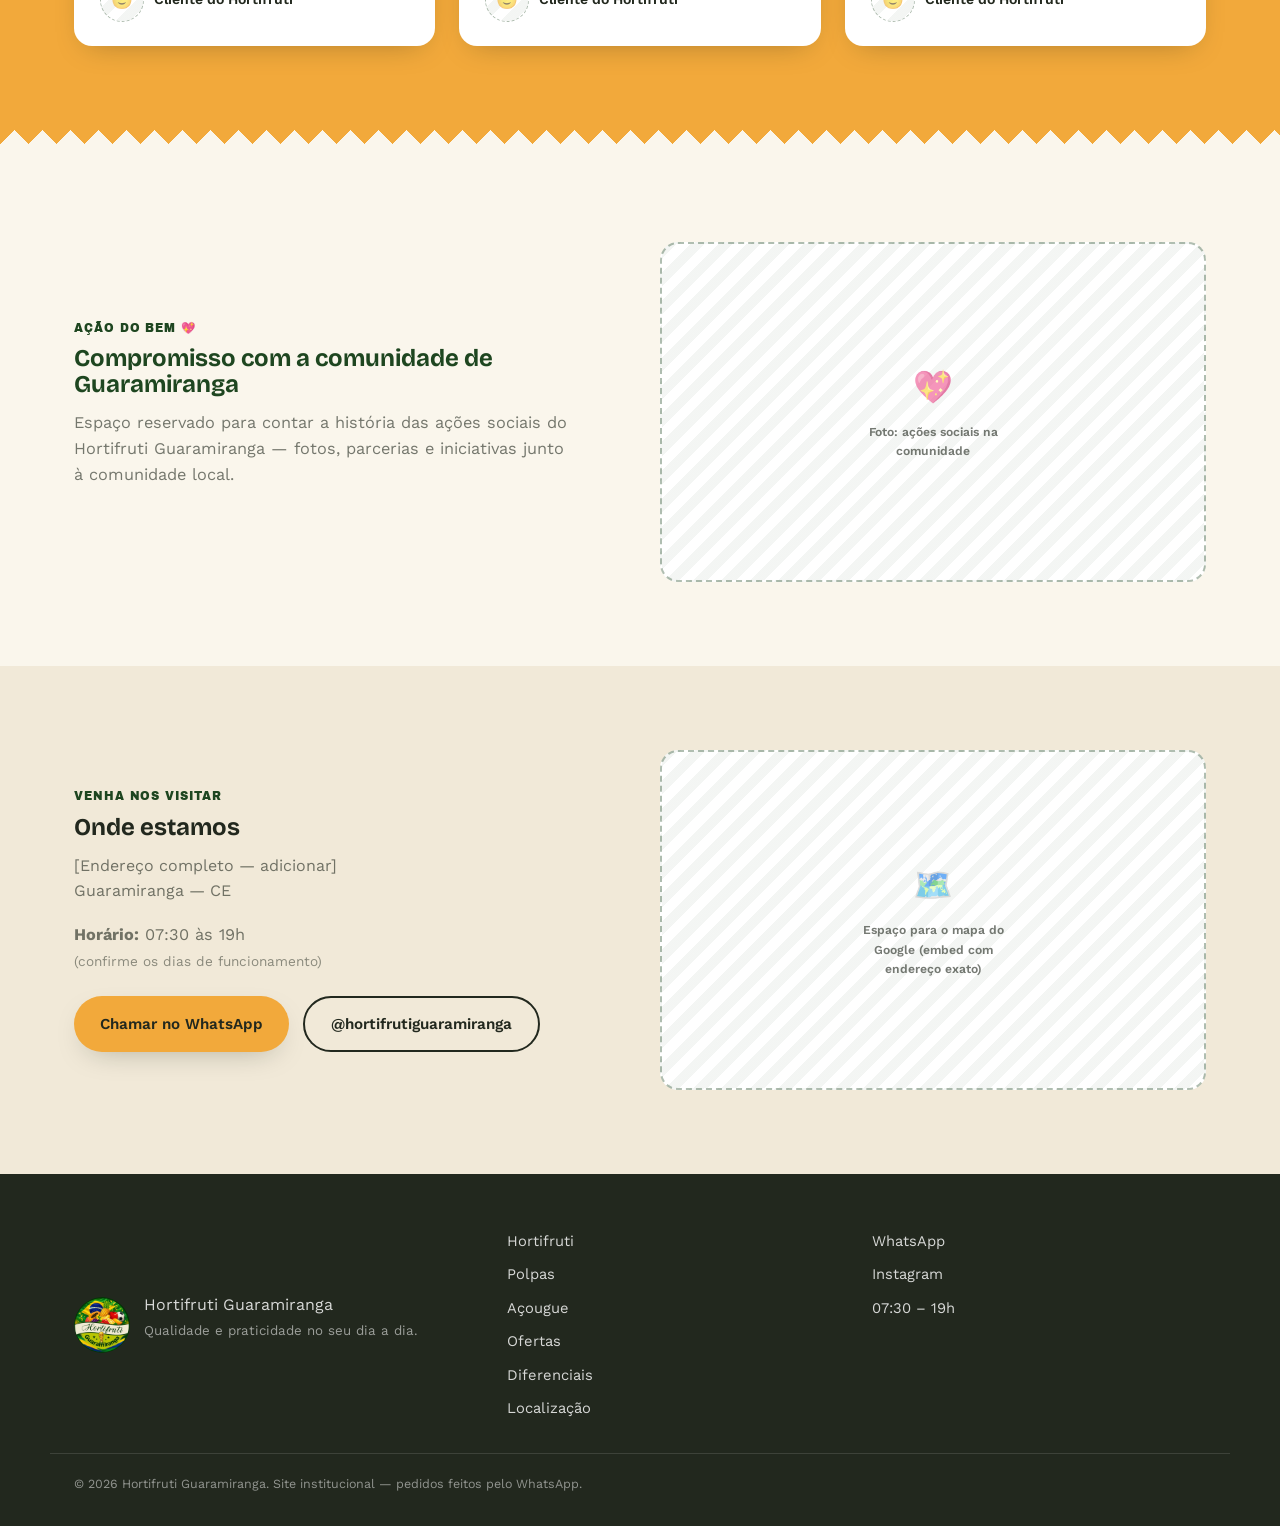
==== commit bfd84b9f: "Site com painel integrado" ====
--- a/index.html
+++ b/index.html
@@ -59,18 +59,22 @@
     </a>
 
     <nav class="nav" id="nav" aria-label="Navegação principal">
-      <a href="#categorias">Hortifruti</a>
-      <a href="#acougue">Açougue</a>
+      <a href="#produtos-hortifruti">Hortifruti</a>
+      <a href="#produtos-polpas">Polpas</a>
+      <a href="#produtos-acougue">Açougue</a>
       <a href="#ofertas">Ofertas</a>
-      <a href="#diferenciais">Diferenciais</a>
       <a href="#localizacao">Localização</a>
     </nav>
 
     <div class="header__actions">
       <a class="btn btn--wa btn--sm" href="https://wa.me/message/4MNKUYFCIBTYP1" target="_blank" rel="noopener noreferrer">
         <svg class="ico" viewBox="0 0 24 24" aria-hidden="true"><path d="M12 2a10 10 0 0 0-8.6 15L2 22l5.2-1.4A10 10 0 1 0 12 2Zm0 18a8 8 0 0 1-4.1-1.1l-.3-.2-3.1.8.8-3-.2-.3A8 8 0 1 1 12 20Zm4.4-5.9c-.2-.1-1.4-.7-1.7-.8-.2-.1-.4-.1-.6.1-.2.2-.7.8-.8 1-.1.1-.3.2-.5.1-.2-.1-1-.4-1.9-1.2-.7-.6-1.2-1.4-1.3-1.6-.1-.2 0-.4.1-.5l.4-.4.2-.4c.1-.1.1-.3 0-.4-.1-.1-.6-1.4-.8-1.9-.2-.5-.4-.4-.6-.4h-.5c-.2 0-.4.1-.6.3-.2.2-.8.8-.8 1.9s.8 2.2.9 2.4c.1.2 1.6 2.5 4 3.5.6.2 1 .4 1.3.5.6.2 1.1.1 1.5-.1.5-.2 1.4-.6 1.6-1.1.2-.5.2-1 .1-1.1-.1-.1-.2-.2-.4-.3Z"/></svg>
-        Peça no WhatsApp
+        <span class="btn__label">Peça no WhatsApp</span>
       </a>
+      <button type="button" class="icon-btn js-open-cart" aria-label="Abrir carrinho de compras">
+        <svg viewBox="0 0 24 24" fill="none" stroke="currentColor" stroke-width="1.8" aria-hidden="true"><circle cx="9" cy="20" r="1.3"/><circle cx="17" cy="20" r="1.3"/><path d="M2.5 3h2l2.6 12.4a1.8 1.8 0 0 0 1.8 1.4h8.2a1.8 1.8 0 0 0 1.75-1.4L21 7.5H6.1"/></svg>
+        <span class="icon-btn__badge js-cart-count" hidden>0</span>
+      </button>
       <button class="nav-toggle" id="navToggle" aria-expanded="false" aria-controls="nav" aria-label="Abrir menu">
         <span></span><span></span><span></span>
       </button>
@@ -127,29 +131,63 @@
       <h2 class="section__title" data-reveal>Tudo pro dia a dia, num só lugar</h2>
 
       <div class="cards3">
-        <article class="cat-card" data-reveal>
+        <a class="cat-card" href="#produtos-hortifruti" data-reveal>
           <span class="cat-card__icon">🥬</span>
           <h3>Hortifruti</h3>
           <p>Frutas, verduras e legumes selecionados com cuidado, todos os dias.</p>
-        </article>
-
-        <article class="cat-card cat-card--highlight" data-reveal>
+        </a>
+
+        <a class="cat-card cat-card--highlight" href="#produtos-acougue" data-reveal>
           <span class="cat-card__badge">Novidade</span>
           <span class="cat-card__icon">🥩</span>
           <h3>Açougue</h3>
           <p>Cortes selecionados, na medida que você precisar.</p>
-        </article>
-
-        <article class="cat-card" data-reveal>
+        </a>
+
+        <a class="cat-card" href="#produtos-polpas" data-reveal>
           <span class="cat-card__icon">🧃</span>
           <h3>Polpas &amp; Mercearia</h3>
           <p>Polpas de frutas em vários sabores e itens do dia a dia pra completar a feira.</p>
-        </article>
-      </div>
-    </div>
-  </section>
-
-  <div class="torn" style="--torn-a:var(--creme); --torn-b:var(--pitaya);" aria-hidden="true"></div>
+        </a>
+      </div>
+    </div>
+  </section>
+
+  <div class="torn" style="--torn-a:var(--creme); --torn-b:var(--verde-hf);" aria-hidden="true"></div>
+
+  <!-- ================= PRODUTOS: HORTIFRUTI ================= -->
+  <section class="product-section product-section--hortifruti" id="produtos-hortifruti" aria-labelledby="produtos-hortifruti-title">
+    <div class="wrap">
+      <div class="section-head">
+        <p class="eyebrow eyebrow--center" data-reveal>🥬 Fresquinho da horta</p>
+        <h2 id="produtos-hortifruti-title" data-reveal>Hortifruti</h2>
+      </div>
+      <div class="carousel" data-carousel="hortifruti">
+        <button type="button" class="carousel-arrow left" hidden aria-label="Produtos anteriores"><svg viewBox="0 0 24 24" fill="none" stroke="currentColor" stroke-width="2.2" stroke-linecap="round" stroke-linejoin="round" aria-hidden="true"><path d="M15 6l-6 6 6 6"/></svg></button>
+        <div class="carousel-viewport"><div class="carousel-track" role="list"></div></div>
+        <button type="button" class="carousel-arrow right" aria-label="Próximos produtos"><svg viewBox="0 0 24 24" fill="none" stroke="currentColor" stroke-width="2.2" stroke-linecap="round" stroke-linejoin="round" aria-hidden="true"><path d="M9 6l6 6-6 6"/></svg></button>
+      </div>
+    </div>
+  </section>
+
+  <div class="torn" style="--torn-a:var(--verde-hf); --torn-b:var(--manga);" aria-hidden="true"></div>
+
+  <!-- ================= PRODUTOS: POLPAS ================= -->
+  <section class="product-section product-section--polpas" id="produtos-polpas" aria-labelledby="produtos-polpas-title">
+    <div class="wrap">
+      <div class="section-head">
+        <p class="eyebrow eyebrow--center" data-reveal>🧃 Sabor tropical</p>
+        <h2 id="produtos-polpas-title" data-reveal>Polpas</h2>
+      </div>
+      <div class="carousel" data-carousel="polpas">
+        <button type="button" class="carousel-arrow left" hidden aria-label="Produtos anteriores"><svg viewBox="0 0 24 24" fill="none" stroke="currentColor" stroke-width="2.2" stroke-linecap="round" stroke-linejoin="round" aria-hidden="true"><path d="M15 6l-6 6 6 6"/></svg></button>
+        <div class="carousel-viewport"><div class="carousel-track" role="list"></div></div>
+        <button type="button" class="carousel-arrow right" aria-label="Próximos produtos"><svg viewBox="0 0 24 24" fill="none" stroke="currentColor" stroke-width="2.2" stroke-linecap="round" stroke-linejoin="round" aria-hidden="true"><path d="M9 6l6 6-6 6"/></svg></button>
+      </div>
+    </div>
+  </section>
+
+  <div class="torn" style="--torn-a:var(--manga); --torn-b:var(--pitaya);" aria-hidden="true"></div>
 
   <!-- ================= AÇOUGUE ================= -->
   <section class="band band--acougue" id="acougue">
@@ -179,7 +217,24 @@
     </div>
   </section>
 
-  <div class="torn" style="--torn-a:var(--pitaya); --torn-b:var(--mata-2);" aria-hidden="true"></div>
+  <div class="torn" style="--torn-a:var(--pitaya); --torn-b:var(--vinho);" aria-hidden="true"></div>
+
+  <!-- ================= PRODUTOS: AÇOUGUE ================= -->
+  <section class="product-section product-section--acougue" id="produtos-acougue" aria-labelledby="produtos-acougue-title">
+    <div class="wrap">
+      <div class="section-head">
+        <p class="eyebrow eyebrow--center" data-reveal>🥩 Cortes selecionados</p>
+        <h2 id="produtos-acougue-title" data-reveal>Açougue</h2>
+      </div>
+      <div class="carousel" data-carousel="acougue">
+        <button type="button" class="carousel-arrow left" hidden aria-label="Produtos anteriores"><svg viewBox="0 0 24 24" fill="none" stroke="currentColor" stroke-width="2.2" stroke-linecap="round" stroke-linejoin="round" aria-hidden="true"><path d="M15 6l-6 6 6 6"/></svg></button>
+        <div class="carousel-viewport"><div class="carousel-track" role="list"></div></div>
+        <button type="button" class="carousel-arrow right" aria-label="Próximos produtos"><svg viewBox="0 0 24 24" fill="none" stroke="currentColor" stroke-width="2.2" stroke-linecap="round" stroke-linejoin="round" aria-hidden="true"><path d="M9 6l6 6-6 6"/></svg></button>
+      </div>
+    </div>
+  </section>
+
+  <div class="torn" style="--torn-a:var(--vinho); --torn-b:var(--mata-2);" aria-hidden="true"></div>
 
   <!-- ================= OFERTAS ================= -->
   <section class="section section--board" id="ofertas">
@@ -346,8 +401,9 @@
     </div>
 
     <nav class="footer__nav" aria-label="Navegação do rodapé">
-      <a href="#categorias">Hortifruti</a>
-      <a href="#acougue">Açougue</a>
+      <a href="#produtos-hortifruti">Hortifruti</a>
+      <a href="#produtos-polpas">Polpas</a>
+      <a href="#produtos-acougue">Açougue</a>
       <a href="#ofertas">Ofertas</a>
       <a href="#diferenciais">Diferenciais</a>
       <a href="#localizacao">Localização</a>
@@ -364,6 +420,72 @@
   </div>
 </footer>
 
+<!-- ================= CARRINHO (DRAWER) ================= -->
+<div id="cart-overlay" class="js-close-cart"></div>
+<aside id="cart-drawer" role="dialog" aria-modal="true" aria-labelledby="cart-title" aria-hidden="true">
+  <div class="cart-head">
+    <h2 id="cart-title">Seu carrinho</h2>
+    <button type="button" class="cart-close js-close-cart" aria-label="Fechar carrinho">
+      <svg viewBox="0 0 24 24" width="18" height="18" fill="none" stroke="currentColor" stroke-width="2.4" stroke-linecap="round"><path d="M6 6l12 12M18 6L6 18"/></svg>
+    </button>
+  </div>
+  <div class="cart-body" id="cart-body"></div>
+  <div class="cart-foot">
+    <div class="cart-subtotal-row"><span>Total</span><span id="cart-subtotal">R$ 00,00</span></div>
+    <button type="button" class="btn btn--primary btn--block" id="cart-whatsapp-btn" style="width:100%; justify-content:center;">
+      <svg class="ico" viewBox="0 0 24 24" aria-hidden="true"><path d="M12 2a10 10 0 0 0-8.6 15L2 22l5.2-1.4A10 10 0 1 0 12 2Zm0 18a8 8 0 0 1-4.1-1.1l-.3-.2-3.1.8.8-3-.2-.3A8 8 0 1 1 12 20Zm4.4-5.9c-.2-.1-1.4-.7-1.7-.8-.2-.1-.4-.1-.6.1-.2.2-.7.8-.8 1-.1.1-.3.2-.5.1-.2-.1-1-.4-1.9-1.2-.7-.6-1.2-1.4-1.3-1.6-.1-.2 0-.4.1-.5l.4-.4.2-.4c.1-.1.1-.3 0-.4-.1-.1-.6-1.4-.8-1.9-.2-.5-.4-.4-.6-.4h-.5c-.2 0-.4.1-.6.3-.2.2-.8.8-.8 1.9s.8 2.2.9 2.4c.1.2 1.6 2.5 4 3.5.6.2 1 .4 1.3.5.6.2 1.1.1 1.5-.1.5-.2 1.4-.6 1.6-1.1.2-.5.2-1 .1-1.1-.1-.1-.2-.2-.4-.3Z"/></svg>
+      Enviar pedido pelo WhatsApp
+    </button>
+    <p class="cart-hint">Você confirma e envia a mensagem diretamente no WhatsApp.</p>
+  </div>
+</aside>
+
+<!-- ================= MODAL DO PRODUTO ================= -->
+<div id="modal-overlay" class="js-close-modal" aria-hidden="true">
+  <div id="product-modal" role="dialog" aria-modal="true" aria-labelledby="modal-title">
+    <div class="modal-media">
+      <button type="button" class="modal-close js-close-modal" aria-label="Fechar detalhes do produto">
+        <svg viewBox="0 0 24 24" width="16" height="16" fill="none" stroke="currentColor" stroke-width="2.6" stroke-linecap="round"><path d="M6 6l12 12M18 6L6 18"/></svg>
+      </button>
+      <div class="ph" id="modal-media-ph">
+        <span class="ph__icon" id="modal-icon"></span>
+        <span class="ph__label" id="modal-media-label"></span>
+      </div>
+    </div>
+    <div class="modal-body">
+      <h3 id="modal-title"></h3>
+      <p class="modal-price" id="modal-price"></p>
+      <p class="modal-desc" id="modal-desc"></p>
+      <p class="modal-unavailable-note" id="modal-unavailable-note" hidden>Produto indisponível no momento.</p>
+
+      <div id="modal-qty-block">
+        <p class="modal-block-label">Quantidade</p>
+        <div class="modal-qty">
+          <button type="button" id="modal-qty-minus" aria-label="Diminuir quantidade">–</button>
+          <span id="modal-qty-value">1</span>
+          <button type="button" id="modal-qty-plus" aria-label="Aumentar quantidade">+</button>
+        </div>
+        <p class="modal-stock-note" id="modal-stock-note"></p>
+
+        <div class="modal-actions">
+          <button type="button" class="btn btn--primary" id="modal-add-btn" style="width:100%; justify-content:center;">Adicionar ao carrinho</button>
+        </div>
+      </div>
+    </div>
+  </div>
+</div>
+
+<!-- Núcleo de dados e serviços compartilhados com o painel administrativo
+     (mesma fonte de dados local — ver shared/README.md) -->
+<script src="shared/core/store.js"></script>
+<script src="shared/services/productsService.js"></script>
+<script src="shared/services/inventoryService.js"></script>
+<script src="shared/services/salesService.js"></script>
+<script src="shared/services/paymentsService.js"></script>
+<script src="shared/services/cashService.js"></script>
+<script src="shared/services/analyticsService.js"></script>
+<script src="shared/services/reviewsService.js"></script>
+<script src="shared/services/mediaService.js"></script>
 <script src="assets/js/script.js" defer></script>
 </body>
 </html>
--- a/assets/css/style.css
+++ b/assets/css/style.css
@@ -9,6 +9,8 @@
   --manga:     #F2A93B;   /* laranja-manga — CTA / destaque */
   --manga-2:   #D98A1F;   /* laranja-manga escuro (hover) */
   --pitaya:    #C1272D;   /* vermelho-morango — açougue / urgência */
+  --vinho:     #7A1B22;   /* vermelho-vinho escuro — seção de produtos do açougue (variação do pitaya) */
+  --verde-hf:  #2E6A45;   /* verde-produtos — seção de produtos do hortifruti (variação do mata/folha) */
   --creme:     #FAF6EC;   /* creme-feira — fundo */
   --creme-2:   #F1E9D8;   /* creme mais escuro (fundos alternados) */
   --carvao:    #22281E;   /* texto principal */
@@ -146,6 +148,28 @@
 .nav a:hover::after, .nav a.is-active::after{ transform: scaleX(1); }
 
 .header__actions{ display:flex; align-items:center; gap:14px; }
+
+.icon-btn{
+  position:relative; width:42px; height:42px; border-radius:50%;
+  display:flex; align-items:center; justify-content:center; flex-shrink:0;
+  background: var(--creme-2); color: var(--mata);
+  transition: transform .2s var(--ease), background .2s var(--ease);
+}
+.icon-btn:hover{ transform: translateY(-2px); background: #eee2c8; }
+.icon-btn svg{ width:20px; height:20px; }
+.icon-btn__badge{
+  position:absolute; top:-4px; right:-4px; min-width:19px; height:19px; padding:0 4px;
+  border-radius:999px; background: var(--pitaya); color:#fff;
+  font-family: var(--f-mono); font-size:.62rem; line-height:19px; text-align:center;
+  box-shadow: 0 0 0 2px var(--creme);
+}
+.icon-btn__badge[hidden]{ display:none; }
+
+/* Botão do carrinho: destaque em amarelo (manga), só este botão — o hover
+   de "levantar" (translateY) já existente em .icon-btn é preservado acima,
+   aqui só a cor de fundo do hover muda para combinar com o amarelo. */
+.js-open-cart{ background: var(--manga); color: var(--carvao); }
+.js-open-cart:hover{ background: var(--manga-2); }
 
 .nav-toggle{ display:flex; flex-direction:column; gap:5px; padding:6px; }
 .nav-toggle span{ width:22px; height:2px; background: var(--carvao); border-radius:2px; transition: transform .25s var(--ease), opacity .25s var(--ease); }
@@ -172,13 +196,17 @@
 }
 
 /* telas bem estreitas: aperta o cabeçalho pra tudo caber numa linha só */
-@media (max-width: 420px){
+@media (max-width: 480px){
   .header__row{ gap: 8px; }
-  .header__actions{ gap: 8px; }
+  .header__actions{ gap: 6px; }
   .brand{ gap: 8px; }
   .brand__logo{ width: 38px; height: 38px; }
   .brand__name{ font-size: .82rem; }
-  .btn--sm{ padding: 9px 14px; font-size: .78rem; }
+  .icon-btn{ width: 38px; height: 38px; }
+  .icon-btn svg{ width:18px; height:18px; }
+  /* botão de WhatsApp do header vira só ícone (redondo) pra caber ao lado do carrinho */
+  .header .btn--wa{ padding:0; width:38px; height:38px; justify-content:center; flex-shrink:0; }
+  .header .btn--wa .btn__label{ display:none; }
 }
 
 /* =========================================================
@@ -271,7 +299,7 @@
 @media (min-width: 760px){ .cards3{ grid-template-columns: repeat(3,1fr); } }
 
 .cat-card{
-  background: var(--papel); border-radius: var(--radius);
+  display:block; background: var(--papel); border-radius: var(--radius);
   padding: 32px 26px; box-shadow: var(--shadow-1);
   position:relative; transition: transform .25s var(--ease), box-shadow .25s var(--ease);
 }
@@ -390,6 +418,197 @@
 .footer__bottom{ padding-block: 20px; font-size:.78rem; color: rgba(255,255,255,.5); }
 
 /* =========================================================
+   SEÇÕES DE PRODUTOS (Hortifruti / Polpas / Açougue)
+   ========================================================= */
+.product-section{ padding-block: 84px; position:relative; }
+.product-section .section-head{ margin-bottom: 40px; text-align:center; }
+
+.product-section--hortifruti{ background: var(--verde-hf); color:#fff; }
+.product-section--hortifruti .eyebrow, .product-section--hortifruti h2{ color:#fff; }
+
+.product-section--polpas{ background: var(--manga); color: var(--carvao); }
+
+.product-section--acougue{ background: var(--vinho); color:#fff; }
+.product-section--acougue .eyebrow, .product-section--acougue h2{ color:#fff; }
+
+/* =========================================================
+   CARROSSEL DE PRODUTOS — colunas definidas via JS (inline style),
+   conteúdo da página trocado no DOM a cada navegação (sem scroll-track)
+   ========================================================= */
+.carousel{ position:relative; }
+.carousel-viewport{ overflow:hidden; }
+.carousel-track{ display:grid; gap:16px; }
+
+.carousel-arrow{
+  position:absolute; top:50%; translate:0 -50%; z-index:2;
+  width:44px; height:44px; border-radius:50%;
+  background:#fff; color: var(--carvao);
+  display:flex; align-items:center; justify-content:center;
+  box-shadow: var(--shadow-2);
+  transition: background .2s var(--ease), box-shadow .2s var(--ease);
+}
+/* Setas 100% fixas: nenhum transform/translate/scale no hover — só uma
+   mudança sutil de cor de fundo. (A centralização vertical continua vindo
+   da propriedade `translate` acima, que não é tocada aqui.) */
+.carousel-arrow:hover{ background: var(--creme-2); }
+.carousel-arrow svg{ width:20px; height:20px; }
+.carousel-arrow.left{ left:-8px; }
+.carousel-arrow.right{ right:-8px; }
+.carousel-arrow[hidden]{ display:none; }
+@media (min-width: 1024px){
+  .carousel-arrow.left{ left:-22px; }
+  .carousel-arrow.right{ right:-22px; }
+}
+@media (max-width: 480px){
+  .carousel-arrow{ width:34px; height:34px; }
+  .carousel-arrow.left{ left:-2px; }
+  .carousel-arrow.right{ right:-2px; }
+}
+
+.carousel-empty{ text-align:center; padding: 40px 20px; opacity:.85; font-size:.95rem; }
+
+/* =========================================================
+   CARD DE PRODUTO
+   ========================================================= */
+.product-card{
+  display:flex; flex-direction:column; text-align:left; width:100%;
+  background:#fff; border-radius: var(--radius); overflow:hidden;
+  box-shadow: var(--shadow-1); color: var(--carvao);
+  transition: transform .25s var(--ease), box-shadow .25s var(--ease);
+  position:relative;
+}
+.product-card:hover{ transform: translateY(-4px); box-shadow: var(--shadow-2); }
+.product-card:disabled{ opacity:.6; cursor:not-allowed; }
+.product-card:disabled:hover{ transform:none; }
+.product-card .ph{ border-radius:0; aspect-ratio: 1/1; border-width:0 0 2px; padding:12px; }
+.product-card .ph__icon{ font-size: 2.6rem; }
+.product-card .ph__label{ display:none; }
+
+.product-card__unavailable{
+  position:absolute; top:10px; right:10px; z-index:2;
+  background: var(--carvao); color:#fff;
+  font-family: var(--f-mono); font-size:.6rem; letter-spacing:.03em;
+  padding: 5px 9px; border-radius:999px;
+}
+
+.product-card__body{ padding: 14px 16px 16px; display:flex; flex-direction:column; gap:6px; flex:1; }
+.product-card__name{ font-weight:700; font-size:.98rem; line-height:1.25; }
+.product-card__price{ font-family: var(--f-mono); font-size:1.15rem; }
+.product-card__price small{ font-family: var(--f-body); font-weight:600; font-size:.68rem; color: var(--carvao-60); margin-left:2px; }
+.product-section--hortifruti .product-card__price{ color: var(--verde-hf); }
+.product-section--polpas .product-card__price{ color: var(--manga-2); }
+.product-section--acougue .product-card__price{ color: var(--vinho); }
+
+.product-card__add{
+  margin-top:auto; display:flex; align-items:center; gap:6px;
+  font-size:.78rem; font-weight:700; color: var(--carvao-60);
+  padding-top:8px; border-top:1px dashed rgba(34,40,30,.15);
+}
+.product-card__add svg{ width:15px; height:15px; }
+
+/* =========================================================
+   MODAL DE PRODUTO
+   ========================================================= */
+#modal-overlay{
+  position:fixed; inset:0; z-index:150;
+  background: rgba(20,25,15,.6); backdrop-filter: blur(3px);
+  display:flex; align-items:flex-end; justify-content:center;
+  opacity:0; pointer-events:none; transition: opacity .3s var(--ease);
+}
+#modal-overlay.is-open{ opacity:1; pointer-events:auto; }
+@media (min-width: 720px){ #modal-overlay{ align-items:center; padding:24px; } }
+
+#product-modal{
+  background:#fff; color: var(--carvao); width:100%; max-width:560px; max-height:92svh; overflow-y:auto;
+  border-radius: 26px 26px 0 0;
+  transform: translateY(24px); transition: transform .35s var(--ease);
+}
+#modal-overlay.is-open #product-modal{ transform:translateY(0); }
+@media (min-width: 720px){
+  #product-modal{ border-radius: var(--radius); display:grid; grid-template-columns:1fr 1fr; max-height:88svh; }
+}
+
+.modal-media{ position:relative; overflow:hidden; }
+.modal-media .ph{ border-radius:0; aspect-ratio: 4/3; }
+.modal-media .ph__icon{ font-size:3.6rem; }
+@media (min-width: 720px){ .modal-media .ph{ aspect-ratio:auto; height:100%; } }
+
+.modal-close{
+  position:absolute; top:14px; right:14px; z-index:3;
+  width:38px; height:38px; border-radius:50%; background:rgba(255,255,255,.92);
+  display:flex; align-items:center; justify-content:center; box-shadow: var(--shadow-1);
+}
+
+.modal-body{ padding:26px 24px 30px; }
+.modal-body h3{ font-size:1.5rem; }
+.modal-price{ margin-top:4px; font-family: var(--f-mono); font-size:1.25rem; color: var(--pitaya); }
+.modal-price small{ font-family: var(--f-body); font-weight:600; font-size:.7rem; color: var(--carvao-60); }
+.modal-desc{ margin-top:12px; font-size:.9rem; color: var(--carvao-60); }
+.modal-unavailable-note{ margin-top:12px; font-size:.85rem; font-weight:700; color: var(--pitaya); }
+
+.modal-block-label{ margin-top:20px; font-family: var(--f-mono); font-size:.68rem; text-transform:uppercase; letter-spacing:.06em; color: var(--carvao-60); }
+.modal-qty{ display:flex; align-items:center; gap:16px; margin-top:10px; }
+.modal-qty button{
+  width:38px; height:38px; border-radius:50%; border:1.5px solid rgba(34,40,30,.2);
+  font-weight:800; font-size:1.1rem; display:flex; align-items:center; justify-content:center;
+  transition: background .2s var(--ease);
+}
+.modal-qty button:hover{ background: var(--creme-2); }
+.modal-qty button:disabled{ opacity:.35; cursor:not-allowed; }
+.modal-qty span{ font-weight:800; min-width:24px; text-align:center; font-size:1.05rem; }
+.modal-stock-note{ margin-top:8px; font-size:.76rem; color: var(--carvao-60); min-height:1em; }
+
+.modal-actions{ margin-top:24px; }
+
+/* =========================================================
+   CARRINHO (DRAWER)
+   ========================================================= */
+#cart-overlay{
+  position:fixed; inset:0; z-index:140; background: rgba(20,25,15,.55); backdrop-filter: blur(2px);
+  opacity:0; pointer-events:none; transition: opacity .3s var(--ease);
+}
+#cart-overlay.is-open{ opacity:1; pointer-events:auto; }
+
+#cart-drawer{
+  position:fixed; top:0; right:0; height:100%; width:92%; max-width:420px; z-index:150;
+  background:#fff; color: var(--carvao); display:flex; flex-direction:column;
+  transform: translateX(100%); transition: transform .35s var(--ease);
+  box-shadow: -24px 0 60px -20px rgba(0,0,0,.4);
+}
+#cart-drawer.is-open{ transform:translateX(0); }
+
+.cart-head{ display:flex; align-items:center; justify-content:space-between; padding:20px 22px 16px; border-bottom:1px solid var(--creme-2); }
+.cart-head h2{ font-size:1.35rem; margin:0; }
+.cart-close{ width:38px; height:38px; border-radius:50%; background: var(--creme-2); display:flex; align-items:center; justify-content:center; flex-shrink:0; }
+
+.cart-body{ flex:1; overflow-y:auto; padding:6px 22px; }
+.cart-empty{ text-align:center; padding:60px 10px; color: var(--carvao-60); }
+.cart-empty svg{ width:44px; height:44px; opacity:.3; margin-bottom:14px; }
+
+.cart-item{ display:flex; gap:14px; padding:16px 0; border-bottom:1px solid var(--creme-2); }
+.cart-item-media{
+  width:56px; height:56px; border-radius:14px; flex:none;
+  background: var(--creme-2); display:flex; align-items:center; justify-content:center; font-size:1.5rem;
+}
+.cart-item-info{ flex:1; min-width:0; }
+.cart-item-info h4{ font-size:.9rem; font-weight:700; margin:0; }
+.cart-item-meta{ font-size:.76rem; color: var(--carvao-60); margin-top:2px; }
+.cart-item-price{ font-family: var(--f-mono); font-weight:700; margin-top:6px; font-size:.92rem; }
+.qty-stepper{ display:flex; align-items:center; gap:10px; margin-top:8px; }
+.qty-stepper button{
+  width:24px; height:24px; border-radius:50%; border:1px solid rgba(34,40,30,.25);
+  font-weight:800; display:flex; align-items:center; justify-content:center; font-size:.85rem;
+}
+.qty-stepper span{ font-weight:700; font-size:.85rem; min-width:16px; text-align:center; }
+.cart-item-remove{ border:none; background:none; color: var(--carvao-60); font-size:.72rem; font-weight:700; text-decoration:underline; padding:0; margin-top:8px; }
+
+.cart-foot{ padding:18px 22px 24px; border-top:1px solid var(--creme-2); }
+.cart-subtotal-row{ display:flex; justify-content:space-between; align-items:baseline; margin-bottom:14px; }
+.cart-subtotal-row span:first-child{ font-family: var(--f-mono); font-size:.7rem; color: var(--carvao-60); text-transform:uppercase; letter-spacing:.04em; }
+.cart-subtotal-row span:last-child{ font-size:1.35rem; font-weight:800; }
+.cart-hint{ font-size:.72rem; color: var(--carvao-60); margin-top:10px; margin-bottom:0; text-align:center; }
+
+/* =========================================================
    REVEAL ON SCROLL
    ========================================================= */
 [data-reveal]{ opacity:0; transform: translateY(18px); transition: opacity .6s var(--ease), transform .6s var(--ease); }
